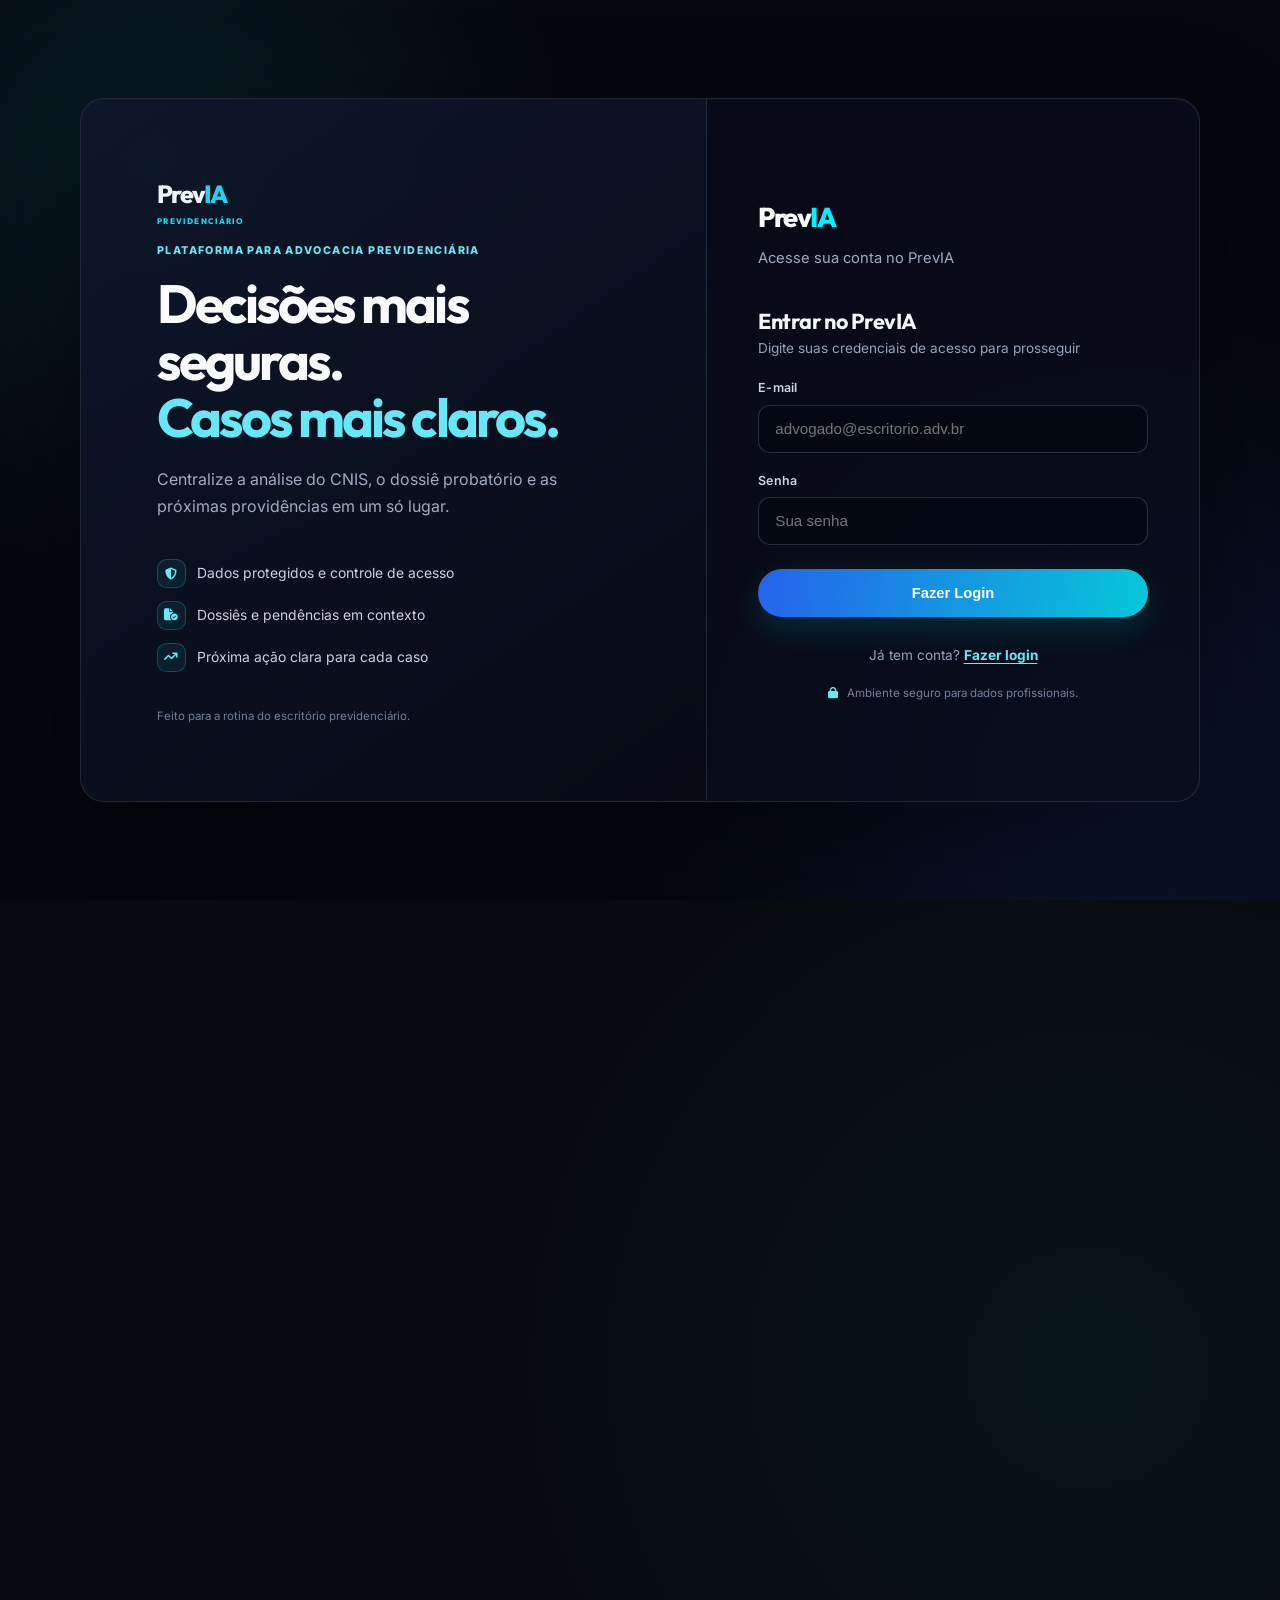
==== index.html @ 0d071472 "feat: separar painel de decisões da entrada operacional" ====
<!DOCTYPE html>
<html lang="pt-BR">
<head>
  <meta charset="UTF-8">
  <meta name="viewport" content="width=device-width, initial-scale=1.0">
  <title>PrevIA - Plataforma Revolucionária de Advocacia Previdenciária</title>
  
  <!-- FontAwesome Icons -->
  <link rel="stylesheet" href="https://cdnjs.cloudflare.com/ajax/libs/font-awesome/6.5.1/css/all.min.css">
  
  <!-- CSS Principal -->
  <link rel="stylesheet" href="styles.css?v=control-icons-20260903">
</head>
<body>

  <!-- Canvas Fundo de Matriz Neural -->
  <canvas id="bg-canvas"></canvas>

  <!-- OVERLAY DE LOGIN / ONBOARDING PREVIA (Matching TELA DE LOGIN.png) -->
  <div id="login-overlay" class="login-overlay">
    <div class="login-experience">
      <section class="login-intro" aria-label="Apresentação da plataforma">
        <a class="login-brand" href="#" aria-label="PrevIA, início">Prev<span>IA</span><small>PREVIDENCIÁRIO</small></a>
        <div class="login-intro-copy">
          <p class="login-eyebrow">PLATAFORMA PARA ADVOCACIA PREVIDENCIÁRIA</p>
          <h1>Decisões mais seguras.<br><em>Casos mais claros.</em></h1>
          <p>Centralize a análise do CNIS, o dossiê probatório e as próximas providências em um só lugar.</p>
        </div>
        <ul class="login-trust-list" aria-label="Recursos do PrevIA">
          <li><i class="fa-solid fa-shield-halved" aria-hidden="true"></i> Dados protegidos e controle de acesso</li>
          <li><i class="fa-solid fa-file-circle-check" aria-hidden="true"></i> Dossiês e pendências em contexto</li>
          <li><i class="fa-solid fa-arrow-trend-up" aria-hidden="true"></i> Próxima ação clara para cada caso</li>
        </ul>
        <p class="login-footnote">Feito para a rotina do escritório previdenciário.</p>
      </section>
      <div class="login-card">
        <div class="login-card-heading">
          <div class="login-logo">Prev<span>IA</span></div>
          <p class="login-subtitle" id="login-subtitle">Acesse sua conta no PrevIA</p>
        </div>

      <div class="step-indicator" id="step-indicator" style="display: none;">
        <div class="step-node completed" id="node-1"><i class="fa-solid fa-check"></i></div>
        <div class="step-line active" id="line-1"></div>
        <div class="step-node active" id="node-2">2</div>
        <div class="step-line" id="line-2"></div>
        <div class="step-node" id="node-3">3</div>
      </div>

      <form id="auth-form">
        <div id="step-content-1" class="auth-step-panel" style="display: none;">
          <div class="form-header">
            <h3>Credenciais de Acesso</h3>
            <p>Informe seu e-mail profissional e defina uma senha segura</p>
          </div>
          <div class="form-group">
            <label for="reg-email">E-mail profissional</label>
            <input type="email" id="reg-email" placeholder="advogado@escritorio.adv.br" required>
          </div>
          <div class="form-group">
            <label for="reg-password">Senha de acesso</label>
            <input type="password" id="reg-password" placeholder="Mínimo 10 caracteres (Maiúscula, número)" required>
          </div>
          <div class="form-actions">
            <button type="button" class="btn-secondary" data-action="show-login">Já tenho conta</button>
            <button type="button" class="btn-primary-blue" data-action="onboarding-step" data-step="2">Continuar</button>
          </div>
        </div>

        <div id="step-content-2" class="auth-step-panel" style="display: none;">
          <div class="form-header">
            <h3>Seu escritório</h3>
            <p>Informações do escritório de advocacia</p>
          </div>
          <div class="form-group">
            <label for="office-name">Nome do escritório</label>
            <input type="text" id="office-name" placeholder="Ex: MADE Advocacia" value="MADE" required>
          </div>
          <div class="form-group">
            <label for="office-oab">Número da OAB</label>
            <input type="text" id="office-oab" placeholder="Ex: 524387/SP" value="524387" required>
          </div>
          <div class="form-actions">
            <button type="button" class="btn-secondary" data-action="onboarding-step" data-step="1">Voltar</button>
            <button type="button" class="btn-primary-blue" data-action="register">Continuar</button>
          </div>
        </div>

        <div id="step-content-login" class="auth-step-panel">
          <div class="form-header">
            <h3>Entrar no PrevIA</h3>
            <p>Digite suas credenciais de acesso para prosseguir</p>
          </div>
          <div class="form-group">
            <label for="login-email">E-mail</label>
            <input type="email" id="login-email" placeholder="advogado@escritorio.adv.br">
          </div>
          <div class="form-group">
            <label for="login-password">Senha</label>
            <input type="password" id="login-password" placeholder="Sua senha">
          </div>
          <div style="margin-top: 1.5rem;">
            <button type="button" class="btn-primary-blue" style="width: 100%;" data-action="login">Fazer Login</button>
          </div>
        </div>
      </form>

      <div class="login-toggle-link" id="login-toggle-container">
        Já tem conta? <a href="#" data-action="show-login">Fazer login</a>
      </div>
      <p class="login-privacy-note"><i class="fa-solid fa-lock" aria-hidden="true"></i> Ambiente seguro para dados profissionais.</p>
      </div>
    </div>
  </div>

  <!-- MODAL DE DETALHES DO LEAD (HISTÓRICO, CHECKLIST & CONTRATO) -->
  <dialog id="new-lead-modal" class="glass-panel-modal">
    <div class="modal-header"><div><h2 id="new-lead-modal-title">Novo lead</h2><span id="new-lead-modal-subtitle">Cadastre e inicie a qualificação previdenciária.</span></div><button class="icon-btn" type="button" data-action="close-dialog" data-dialog="new-lead-modal"><i class="fa-solid fa-xmark"></i></button></div>
    <form id="new-lead-form">
      <div class="form-group"><label for="new-lead-name">Nome completo</label><input id="new-lead-name" required placeholder="Nome do potencial cliente"></div>
      <div class="form-group"><label for="new-lead-phone">WhatsApp</label><input id="new-lead-phone" required placeholder="(00) 00000-0000"></div>
      <div class="form-group"><label for="new-lead-flow">Benefício de interesse</label><select id="new-lead-flow"><option value="aposentadoria">Aposentadoria</option><option value="bpcLoas">BPC/LOAS</option><option value="auxilioAcidente">Auxílio-Acidente</option><option value="auxilioDoenca">Auxílio por incapacidade</option><option value="pensaoMorte">Pensão por morte</option><option value="salarioMaternidade">Salário-maternidade</option></select></div>
      <div class="form-group"><label for="new-lead-note">Observações iniciais</label><textarea id="new-lead-note" rows="3" placeholder="Origem do contato, necessidade ou próximo passo"></textarea></div>
      <label class="remarketing-consent-field"><input id="new-lead-remarketing-consent" type="checkbox"> Autorizo contato futuro do escritório sobre serviços previdenciários.</label>
      <p id="new-lead-feedback" class="triage-error" role="alert"></p>
      <div class="form-actions"><button class="btn-secondary" type="button" data-action="close-dialog" data-dialog="new-lead-modal">Cancelar</button><button class="btn-primary" type="submit"><i class="fa-solid fa-user-plus"></i> <span id="new-lead-submit-label">Criar lead</span></button></div>
    </form>
  </dialog>

  <dialog id="lead-modal" class="glass-panel-modal">
    <div class="modal-header">
      <div>
        <h2 id="modal-lead-name">Cliente Previdenciário</h2>
        <span class="card-tag tag-aposentadoria" id="modal-flow-name">Aposentadoria</span>
      </div>
      <button class="icon-btn" data-action="close-dialog" data-dialog="lead-modal"><i class="fa-solid fa-xmark"></i></button>
    </div>

    <div class="modal-nav">
      <button class="modal-tab" data-modaltab="strategy" data-action="modal-tab">
        <i class="fa-solid fa-compass-drafting"></i> Diagnóstico & Estratégia
      </button>
      <button class="modal-tab active" data-modaltab="history" data-action="modal-tab">
        <i class="fa-solid fa-clock-rotate-left"></i> Histórico & Tarefas
      </button>
      <button class="modal-tab" data-modaltab="docs" data-action="modal-tab">
        <i class="fa-solid fa-list-check"></i> Checklist Documental
      </button>
      <button class="modal-tab" data-modaltab="contract" data-action="modal-tab">
        <i class="fa-solid fa-file-signature"></i> Gerar Contrato
      </button>
    </div>

    <div class="modal-body">
      <div id="modaltab-strategy" class="modal-panel" style="display: none;">
        <div id="modal-strategy-content" class="strategy-loading">Consolidando diagnóstico do caso...</div>
      </div>
      <div id="modaltab-history" class="modal-panel">
        <div class="lead-modal-history-grid">
          <div>
            <h4 style="margin-bottom: 0.8rem; font-family: var(--font-heading);"><i class="fa-solid fa-plus-circle" style="color: var(--primary);"></i> Nova Interação</h4>
            <div class="form-group">
              <label>Tipo de Contato</label>
              <select id="new-activity-type" style="width: 100%; padding: 0.6rem; background: rgba(255,255,255,0.05); border: 1px solid var(--glass-border); color: #fff; border-radius: var(--radius-sm);">
                <option value="whatsapp">💬 WhatsApp</option>
                <option value="ligacao">📞 Ligação Telefônica</option>
                <option value="nota">📝 Nota Interna</option>
                <option value="email">✉️ E-mail</option>
              </select>
            </div>
            <div class="form-group">
              <label>Descrição da Interação</label>
              <textarea id="new-activity-body" rows="3" placeholder="Resumo do contato previdenciário..." style="width: 100%; padding: 0.6rem; background: rgba(255,255,255,0.05); border: 1px solid var(--glass-border); color: #fff; border-radius: var(--radius-sm); font-family: var(--font-main);"></textarea>
            </div>
            <button class="btn-primary" data-action="add-activity"><i class="fa-solid fa-paper-plane"></i> Registrar Interação</button>
          </div>

          <div>
            <h4 style="margin-bottom: 0.8rem; font-family: var(--font-heading);"><i class="fa-solid fa-list" style="color: var(--secondary);"></i> Histórico de Interações</h4>
            <div id="modal-activities-list" style="max-height: 250px; overflow-y: auto; display: flex; flex-direction: column; gap: 0.8rem;"></div>
          </div>
        </div>
      </div>

      <div id="modaltab-docs" class="modal-panel" style="display: none;">
        <div style="display: flex; align-items: center; justify-content: space-between; margin-bottom: 1rem;">
          <h4 style="font-family: var(--font-heading);"><i class="fa-solid fa-folder-tree" style="color: var(--accent-emerald);"></i> Checklist do Benefício</h4>
          <div style="display: flex; align-items: center; gap: 0.65rem;">
            <button type="button" id="modal-client-portal-button" class="btn-secondary" style="padding: 0.5rem 0.7rem; font-size: 0.76rem;"><i class="fa-solid fa-link"></i> Acesso do cliente</button>
            <button type="button" id="modal-retirement-dossier-button" class="btn-primary" style="padding: 0.5rem 0.7rem; font-size: 0.76rem;"><i class="fa-solid fa-scale-balanced"></i> Dossiê probatório</button>
            <button type="button" id="modal-docs-audit-button" class="btn-secondary" style="padding: 0.5rem 0.7rem; font-size: 0.76rem;"><i class="fa-solid fa-code-compare"></i> Auditar CNIS × CTPS</button>
            <span style="font-size: 0.85rem; color: var(--text-muted);" id="modal-docs-progress">0 de 0 Concluídos</span>
          </div>
        </div>
        <div id="modal-retirement-dossier-result" class="doc-audit-result" hidden></div>
        <div id="modal-docs-audit-result" class="doc-audit-result" hidden></div>
        <div id="modal-evidence-matrix" class="doc-audit-result evidence-matrix" hidden></div>
        <div id="modal-docs-list" style="display: flex; flex-direction: column; gap: 0.8rem; max-height: 320px; overflow-y: auto;"></div>
      </div>

      <div id="modaltab-contract" class="modal-panel" style="display: none;">
        <div style="display: flex; align-items: center; justify-content: space-between; margin-bottom: 1rem;">
          <h4 style="font-family: var(--font-heading);"><i class="fa-solid fa-file-contract" style="color: var(--accent-gold);"></i> Minuta Contratual Previdenciária</h4>
          <button class="btn-primary" style="background: var(--primary-blue);" data-action="print"><i class="fa-solid fa-print"></i> Imprimir Contrato</button>
        </div>
        <pre id="modal-contract-text" style="background: var(--bg-dark); padding: 1.2rem; border-radius: var(--radius-sm); border: 1px solid var(--glass-border); font-family: var(--font-code); font-size: 0.85rem; color: #fff; white-space: pre-wrap; max-height: 300px; overflow-y: auto;"></pre>
        <div class="form-group" style="margin-top:1rem;"><label for="modal-signature-email">E-mail do contratante para assinatura</label><input id="modal-signature-email" type="email" placeholder="cliente@exemplo.com"></div>
        <p id="modal-signature-feedback" class="triage-error" role="alert"></p>
        <button class="btn-primary" data-action="send-signature"><i class="fa-solid fa-paper-plane"></i> Enviar para assinatura</button>
      </div>
    </div>
  </dialog>

  <div class="app-container">
    <header class="topbar">
      <div class="topbar-left">
        <div class="search-box">
          <i class="fa-solid fa-magnifying-glass"></i>
          <input type="text" id="global-search" placeholder="Buscar por cliente, CPF, telefone ou benefício...">
        </div>
        <div class="global-create-menu">
          <button id="btn-global-create" class="topbar-create" type="button" aria-expanded="false">＋ Criar novo</button>
          <div id="global-create-options" class="global-create-options" hidden>
            <button type="button" data-action="new-lead"><strong>Novo lead</strong><small>Registrar o primeiro contato.</small></button>
            <button type="button" data-action="go-tab" data-tabtarget="triage"><strong>Iniciar qualificação</strong><small>Conduzir a triagem de um caso.</small></button>
          </div>
        </div>
      </div>

      <div class="topbar-right">
        <div class="status-badge">
          <div class="status-dot"></div>
          <span>Robô PrevIA Online</span>
        </div>

        <button class="icon-btn" id="btn-audio-toggle" type="button" title="Ativar efeitos sonoros" aria-pressed="false">
          <svg id="audio-toggle-icon" class="control-svg" viewBox="0 0 24 24" aria-hidden="true"><path d="M11 5 6 9H3v6h3l5 4V5Z"/><path d="m16 9 5 6m0-6-5 6"/></svg>
        </button>

        <button class="icon-btn" type="button" id="btn-logout" title="Encerrar sessão">
          <svg class="control-svg" viewBox="0 0 24 24" aria-hidden="true"><path d="M10 5H5v14h5"/><path d="M14 8l4 4-4 4M18 12H9"/></svg>
        </button>

        <button class="icon-btn" type="button" id="btn-notifications" aria-controls="notifications-popover" aria-expanded="false" title="Notificações e alertas">
          <svg class="control-svg" viewBox="0 0 24 24" aria-hidden="true"><path d="M18 10a6 6 0 0 0-12 0c0 7-3 7-3 9h18c0-2-3-2-3-9M10 22h4"/></svg>
        </button>
      </div>
    </header>

    <aside class="sidebar">
      <div class="brand-logo">
        <div class="brand-icon">
          <i class="fa-solid fa-scale-balanced"></i>
        </div>
        <div class="brand-text">
          <h2>Prev<span>IA</span></h2>
          <span class="tagline" id="sidebar-office-name">Painel do Escritório</span>
        </div>
      </div>

      <ul class="nav-menu">
        <li class="nav-item active" data-tab="dashboard">
          <button><i class="fa-solid fa-chart-pie"></i><span>Painel de decisões</span></button>
        </li>
        <li class="nav-item" data-tab="kanban">
          <button><i class="fa-solid fa-kanban"></i><span>Casos em andamento</span></button>
        </li>
        <li class="nav-item" data-tab="triage">
          <button><i class="fa-solid fa-diagram-project"></i><span>Entrada de leads</span></button>
        </li>
        <li class="nav-item" data-tab="ocr">
          <button><i class="fa-solid fa-file-contract"></i><span>Documentos e provas</span></button>
        </li>
        <li class="nav-item" data-tab="relationship">
          <button><i class="fa-solid fa-heart-circle-check"></i><span>Relacionamento</span></button>
        </li>
        <li class="nav-item" data-tab="financeiro">
          <button><i class="fa-solid fa-chart-line"></i><span>Financeiro</span></button>
        </li>
        <li class="nav-item" data-tab="orchestrator">
          <button><i class="fa-solid fa-robot"></i><span>Robô & Automação</span></button>
        </li>
      </ul>

      <div class="sidebar-footer">
        <div class="user-avatar" id="user-avatar-initials">MADE</div>
        <div class="user-info">
          <h4 id="user-display-name">Escritório MADE</h4>
          <p id="user-display-oab">OAB: 524387</p>
        </div>
      </div>
    </aside>

    <main class="main-content">
      <section id="view-dashboard" class="tab-view">
        <div class="section-header dashboard-command-center">
          <div class="dashboard-heading">
            <h1 class="section-title">Painel Executivo <span>PrevIA</span></h1>
            <p>Priorize os casos que pedem decisão, documento ou próximo contato.</p>
          </div>
          <button class="dashboard-action dashboard-action--quiet" type="button" data-action="go-tab" data-tabtarget="kanban">Ver casos em andamento</button>
        </div>

        <div class="glass-panel dashboard-filter-bar" style="margin-bottom:1.25rem;">
          <div class="dashboard-filter-intro"><span>Filtros da fila</span><small>Refine as decisões que exigem atenção.</small></div>
          <div class="form-group" style="margin:0; min-width:190px;"><label for="dashboard-stage-filter">Etapa do caso</label><select id="dashboard-stage-filter"><option value="">Todas as etapas</option><option value="triagem">Triagem</option><option value="qualificacao">Qualificação</option><option value="conflito">Conflito / LGPD</option><option value="proposta">Proposta</option><option value="documentos">Documentos</option><option value="concluido">Concluído</option></select></div>
          <div class="form-group" style="margin:0; min-width:190px;"><label for="dashboard-benefit-filter">Benefício</label><select id="dashboard-benefit-filter"><option value="">Todos os benefícios</option></select></div>
          <button class="dashboard-filter-clear" id="btn-dashboard-clear" type="button">Limpar</button>
          <span id="dashboard-filter-summary"></span>
        </div>

        <section class="status-center" aria-labelledby="status-center-title">
          <div class="status-center-heading"><span class="eyebrow">STATUS CENTER</span><h3 id="status-center-title">O que está funcionando agora</h3><p>Visibilidade da operação local. Integrações externas só aparecem quando estiverem configuradas.</p></div>
          <div class="status-center-items">
            <article class="status-item"><span class="status-dot status-dot--ok" id="status-network-dot"></span><div><strong id="status-network">Conexão local disponível</strong><small>Comunicação com o PrevIA neste navegador.</small></div></article>
            <article class="status-item"><span class="status-dot status-dot--ok"></span><div><strong>Leitura documental local disponível</strong><small>PDFs e imagens são analisados no ambiente local.</small></div></article>
            <article class="status-item"><span class="status-dot status-dot--idle"></span><div><strong>Integrações externas não configuradas</strong><small>Não há consulta automática ao Gov.br ou INSS nesta instalação.</small></div></article>
          </div>
        </section>
        <section class="first-value-guide" id="first-value-guide" aria-labelledby="first-value-title">
          <div><span class="eyebrow">COMECE POR AQUI</span><h3 id="first-value-title">Veja valor no primeiro caso</h3><p>Três passos curtos, sem acesso ao Gov.br e sem configurar integrações.</p></div>
          <ol class="first-value-steps"><li><span>1</span><div><strong>Qualifique um caso</strong><small>Registre o cliente e o benefício de interesse.</small></div><button type="button" data-action="quickstart-case">Começar</button></li><li><span>2</span><div><strong>Envie um CNIS</strong><small>A leitura ocorre localmente.</small></div><button type="button" data-action="quickstart-document">Analisar</button></li><li><span>3</span><div><strong>Revise os sinais</strong><small>Confirme vínculos e pendências.</small></div><button type="button" data-action="quickstart-review">Ver relatório</button></li></ol>
        </section>

        <section class="glass-panel smart-pending-panel" style="margin-bottom:1.25rem;">
          <div class="smart-pending-header">
            <div><span class="eyebrow">PRIORIDADE OPERACIONAL</span><h3>Pendências inteligentes</h3><p id="smart-pending-notice"></p></div>
            <button class="dashboard-action dashboard-action--quiet" id="btn-refresh-smart-pending" type="button">Atualizar fila</button>
          </div>
          <div id="smart-pending-summary" style="display:flex; gap:.65rem; flex-wrap:wrap; margin:.9rem 0;"></div>
          <div id="smart-pending-list" style="display:grid; gap:.65rem;"></div>
        </section>

        <div class="metrics-grid">
          <div class="glass-panel metric-card">
            <div class="metric-header">
              <span>TOTAL DE ATENDIMENTOS</span>
              <div class="metric-icon"><i class="fa-solid fa-users"></i></div>
            </div>
            <div class="metric-value" id="stat-total">0</div>
            <div class="metric-footer">
              <span class="trend-up"><i class="fa-solid fa-arrow-trend-up"></i> +18%</span> este mês
            </div>
          </div>

          <div class="glass-panel metric-card">
            <div class="metric-header">
              <span>HONORÁRIOS ESTIMADOS</span>
              <div class="metric-icon" style="color: var(--accent-emerald); background: rgba(16, 185, 129, 0.1);"><i class="fa-solid fa-sack-dollar"></i></div>
            </div>
            <div class="metric-value" style="color: var(--accent-emerald);" id="stat-value">R$ 0,00</div>
            <div class="metric-footer">
              <span>Estimativa dos casos qualificados</span>
            </div>
          </div>

          <div class="glass-panel metric-card metric-card--action metric-card--documents">
            <div class="metric-action-topline"><span>EXIGE AÇÃO</span><span class="metric-action-marker" aria-hidden="true">●</span></div>
            <div class="metric-header">
              <span>Documentos pendentes</span>
            </div>
            <div class="metric-action-value"><span id="stat-docs">0</span><small>checklists aguardando anexos</small></div>
            <div class="metric-footer"><span>Priorize a solicitação de documentos.</span></div>
          </div>

          <div class="glass-panel metric-card metric-card--action metric-card--automation">
            <div class="metric-action-topline"><span>EM ACOMPANHAMENTO</span><span class="metric-action-marker" aria-hidden="true">●</span></div>
            <div class="metric-header">
              <span>Tarefas de automação</span>
            </div>
            <div class="metric-action-value"><span id="stat-events">0</span><small>na fila de execução</small></div>
            <div class="metric-footer"><span>Confira falhas ou itens bloqueados.</span></div>
          </div>
        </div>

        <div class="dashboard-grid">
          <div class="glass-panel chart-panel">
            <div class="chart-header">
              <h3 style="font-family: var(--font-heading); font-size: 1.1rem;"><i class="fa-solid fa-chart-line"></i> Desempenho por Benefício</h3>
            </div>
            <div class="chart-container">
              <canvas id="metrics-chart"></canvas>
            </div>
          </div>

          <div class="glass-panel chart-panel">
            <div class="chart-header">
              <h3 style="font-family: var(--font-heading); font-size: 1.1rem;"><i class="fa-solid fa-shield-halved"></i> Auditoria LGPD & Conflito</h3>
            </div>
            <div style="display: flex; flex-direction: column; gap: 1.2rem; margin-top: 1rem;">
              <div style="background: rgba(255,255,255,0.03); padding: 1rem; border-radius: var(--radius-sm); border: 1px solid var(--glass-border);">
                <span style="font-size: 0.8rem; color: var(--text-muted);">CHECAGEM DE CONFLITO</span>
                <h4 style="color: var(--accent-emerald); font-size: 1.1rem; margin-top: 0.2rem;" id="lgpd-conflict-stat">100% Conforme</h4>
              </div>
              <div style="background: rgba(255,255,255,0.03); padding: 1rem; border-radius: var(--radius-sm); border: 1px solid var(--glass-border);">
                <span style="font-size: 0.8rem; color: var(--text-muted);">BASE LEGAL PREDOMINANTE</span>
                <h4 style="color: var(--primary); font-size: 1.0rem; margin-top: 0.2rem;">Execução de Contrato / Tutela de Saúde</h4>
              </div>
            </div>
          </div>
        </div>
      </section>

      <section id="view-financeiro" class="tab-view" style="display: none;">
        <div class="finance-shell">
          <header class="finance-header">
            <div class="finance-heading"><div class="finance-mark"><i class="fa-solid fa-scale-balanced"></i></div><div><span class="finance-overline">SOFI.IA PREVI · GESTÃO</span><h1>Painel financeiro</h1><p id="finance-caption">Visão consolidada do escritório · dados demonstrativos</p></div></div>
            <span class="finance-status"><i class="fa-solid fa-circle"></i> 12 meses fechados</span>
          </header>
          <div class="finance-tabs" role="tablist" aria-label="Visões financeiras">
            <button class="active" type="button" data-finance-tab="geral">Visão geral</button><button type="button" data-finance-tab="receita">Receita</button><button type="button" data-finance-tab="inadimplencia">Inadimplência</button><button type="button" data-finance-tab="carteira">Carteira</button><button type="button" data-finance-tab="custos">Áreas e custos</button><button type="button" data-finance-tab="equipe">Equipe</button>
          </div>
          <div class="finance-title"><span id="finance-kicker">VISÃO GERAL</span><h2 id="finance-title">O escritório em números</h2><p id="finance-description">Receita, carteira, margem e recebimentos em uma leitura operacional.</p></div>
          <div class="finance-kpis">
            <article class="finance-kpi cyan"><span>CARTEIRA CONTRATADA</span><strong id="finance-kpi-1">R$ 4.122.000</strong><small id="finance-kpi-1-note">473 contratos ativos</small></article>
            <article class="finance-kpi teal"><span>RECEITA REALIZADA</span><strong id="finance-kpi-2">R$ 2.213.580</strong><small id="finance-kpi-2-note">↗ 31,4% nos últimos 12 meses</small></article>
            <article class="finance-kpi violet"><span>LUCRO OPERACIONAL</span><strong id="finance-kpi-3">R$ 817.810</strong><small id="finance-kpi-3-note">margem de 36,9%</small></article>
            <article class="finance-kpi pink"><span>INADIMPLÊNCIA</span><strong id="finance-kpi-4">R$ 324.270</strong><small id="finance-kpi-4-note">12,3% · 68 clientes</small></article>
          </div>
          <article class="finance-panel finance-main-chart"><div class="finance-panel-title"><div><h3 id="finance-chart-title">Receita, custo e resultado</h3><p>Valores demonstrativos por mês</p></div><span>12 meses <i class="fa-solid fa-chevron-down"></i></span></div><div class="finance-legend"><b class="teal-dot">Receita realizada</b><b class="violet-dot">Custo operacional</b><b class="line-dot">Resultado operacional</b></div><svg class="finance-chart" viewBox="0 0 1100 260" preserveAspectRatio="none" aria-label="Gráfico financeiro demonstrativo"><g class="finance-grid"><path d="M0 35H1100M0 90H1100M0 145H1100M0 200H1100"/></g><g class="finance-bars teal-bars"><path d="M55 205V130H82V205M145 205V115H172V205M235 205V122H262V205M325 205V104H352V205M415 205V92H442V205M505 205V80H532V205M595 205V88H622V205M685 205V65H712V205M775 205V55H802V205M865 205V46H892V205M955 205V35H982V205"/></g><g class="finance-bars violet-bars"><path d="M84 205V160H111V205M174 205V145H201V205M264 205V148H291V205M354 205V135H381V205M444 205V123H471V205M534 205V115H561V205M624 205V120H651V205M714 205V105H741V205M804 205V98H831V205M894 205V92H921V205M984 205V85H1011V205"/></g><polyline class="finance-line" points="68,175 158,155 248,164 338,145 428,128 518,112 608,120 698,96 788,83 878,70 968,55"/><g class="finance-axis"><text x="55" y="240">Mai</text><text x="235" y="240">Jul</text><text x="415" y="240">Set</text><text x="595" y="240">Nov</text><text x="775" y="240">Jan</text><text x="955" y="240">Mar</text></g></svg></article>
          <div class="finance-bottom"><article class="finance-panel"><div class="finance-panel-title"><div><h3>Curva de faturamento</h3><p>Receita realizada mês a mês</p></div></div><svg class="finance-mini-chart" viewBox="0 0 540 190" preserveAspectRatio="none"><path class="finance-area" d="M0 166 L60 155 L120 140 L180 100 L240 115 L300 98 L360 73 L420 55 L480 40 L540 24 V190 H0Z"/><polyline class="finance-line" points="0,166 60,155 120,140 180,100 240,115 300,98 360,73 420,55 480,40 540,24"/></svg></article><article class="finance-panel finance-composition"><div class="finance-panel-title"><div><h3>Composição da receita por benefício</h3><p>Últimos 12 meses · 4 principais benefícios</p></div></div><div class="finance-donut"></div><ul><li><i class="teal-dot"></i>Aposentadoria <b>46,8%</b></li><li><i class="violet-dot"></i>BPC/LOAS <b>26,1%</b></li><li><i class="blue-dot"></i>Auxílio por incapacidade <b>15,2%</b></li><li><i class="gold-dot"></i>Auxílio-Acidente <b>11,9%</b></li></ul></article></div>
        </div>
      </section>

      <!-- CASOS EM ANDAMENTO -->
      <section id="view-kanban" class="tab-view" style="display: none;">
        <div class="section-header">
          <div>
            <h1 class="section-title">Casos em <span>andamento</span></h1>
            <p style="color: var(--text-muted);">Acompanhe casos já qualificados, suas etapas, documentos e decisões necessárias.</p>
          </div>
        </div>

        <div class="kanban-filter-bar">
          <button class="kanban-pill active" data-stagefilter="all" data-action="kanban-filter">
            <i class="fa-solid fa-layer-group"></i> Todas as Fases
          </button>
          <button class="kanban-pill" data-stagefilter="triagem" data-action="kanban-filter">
            <i class="fa-solid fa-clipboard-question" style="color: var(--primary);"></i> 1. Triagem
          </button>
          <button class="kanban-pill" data-stagefilter="qualificacao" data-action="kanban-filter">
            <i class="fa-solid fa-user-check" style="color: var(--accent-cyan);"></i> 2. Qualificação
          </button>
          <button class="kanban-pill" data-stagefilter="conflito" data-action="kanban-filter">
            <i class="fa-solid fa-shield-cat" style="color: var(--accent-gold);"></i> 3. Conflito / LGPD
          </button>
          <button class="kanban-pill" data-stagefilter="proposta" data-action="kanban-filter">
            <i class="fa-solid fa-file-signature" style="color: var(--secondary);"></i> 4. Proposta
          </button>
          <button class="kanban-pill" data-stagefilter="documentos" data-action="kanban-filter">
            <i class="fa-solid fa-folder-closed" style="color: var(--accent-emerald);"></i> 5. Documentos
          </button>
          <button class="kanban-pill" data-stagefilter="concluido" data-action="kanban-filter">
            <i class="fa-solid fa-circle-check" style="color: #38bdf8;"></i> 6. Concluído
          </button>
        </div>

        <div class="kanban-board" id="kanban-board">
          <div class="kanban-column" data-stage="triagem">
            <div class="kanban-header">
              <span class="kanban-title"><i class="fa-solid fa-clipboard-question" style="color: var(--primary);"></i> 1. Triagem</span>
              <span class="kanban-count" id="count-triagem">0</span>
            </div>
            <div class="kanban-cards" id="cards-triagem"></div>
          </div>

          <div class="kanban-column" data-stage="qualificacao">
            <div class="kanban-header">
              <span class="kanban-title"><i class="fa-solid fa-user-check" style="color: var(--accent-cyan);"></i> 2. Qualificação</span>
              <span class="kanban-count" id="count-qualificacao">0</span>
            </div>
            <div class="kanban-cards" id="cards-qualificacao"></div>
          </div>

          <div class="kanban-column" data-stage="conflito">
            <div class="kanban-header">
              <span class="kanban-title"><i class="fa-solid fa-shield-cat" style="color: var(--accent-gold);"></i> 3. Conflito / LGPD</span>
              <span class="kanban-count" id="count-conflito">0</span>
            </div>
            <div class="kanban-cards" id="cards-conflito"></div>
          </div>

          <div class="kanban-column" data-stage="proposta">
            <div class="kanban-header">
              <span class="kanban-title"><i class="fa-solid fa-file-signature" style="color: var(--secondary);"></i> 4. Proposta</span>
              <span class="kanban-count" id="count-proposta">0</span>
            </div>
            <div class="kanban-cards" id="cards-proposta"></div>
          </div>

          <div class="kanban-column" data-stage="documentos">
            <div class="kanban-header">
              <span class="kanban-title"><i class="fa-solid fa-folder-closed" style="color: var(--accent-emerald);"></i> 5. Documentos</span>
              <span class="kanban-count" id="count-documentos">0</span>
            </div>
            <div class="kanban-cards" id="cards-documentos"></div>
          </div>

          <div class="kanban-column" data-stage="concluido">
            <div class="kanban-header">
              <span class="kanban-title"><i class="fa-solid fa-circle-check" style="color: #38bdf8;"></i> 6. Concluído</span>
              <span class="kanban-count" id="count-concluido">0</span>
            </div>
            <div class="kanban-cards" id="cards-concluido"></div>
          </div>
        </div>
      </section>

      <section id="view-relationship" class="tab-view" style="display: none;">
        <div class="section-header">
          <div>
            <h1 class="section-title">Base de <span>Relacionamento</span></h1>
            <p style="color: var(--text-muted);">Casos sem elegibilidade atual, preservados para reavaliação futura e contato autorizado.</p>
          </div>
          <div class="relationship-header-actions"><div class="relationship-total"><span id="relationship-count">0</span> em acompanhamento</div></div>
        </div>
        <div class="relationship-notice"><i class="fa-solid fa-shield-halved"></i> Use contatos de remarketing apenas quando houver consentimento específico registrado. Esta base não é destinada à comercialização de dados.</div>
        <div id="relationship-list" class="relationship-list"></div>
      </section>

      <section id="view-triage" class="tab-view" style="display: none;">
        <div class="section-header">
          <div>
            <h1 class="section-title">Entrada e qualificação de <span>leads</span></h1>
            <p style="color: var(--text-muted);">Registre o primeiro contato e conduza a triagem para definir se ele se torna um caso.</p>
          </div>
        </div>

        <div class="triage-container">
          <div class="glass-panel wizard-card">
            <div id="triage-selector">
              <div class="triage-lead-capture">
                <div><span class="triage-step-label">PASSO 1</span><h3>Identifique o cliente</h3><p>O cadastro começa aqui. Os dados acompanham toda a análise e não se perdem ao concluir a triagem.</p></div>
                <div class="triage-lead-fields">
                  <div class="form-group"><label for="triage-lead-name">Nome completo</label><input id="triage-lead-name" type="text" placeholder="Nome do cliente" autocomplete="name"></div>
                  <div class="form-group"><label for="triage-lead-phone">WhatsApp</label><input id="triage-lead-phone" type="tel" placeholder="(00) 00000-0000" autocomplete="tel"></div>
                </div>
                <p id="triage-lead-error" class="triage-error" role="alert"></p>
              </div>
              <div class="triage-benefit-heading"><span class="triage-step-label">PASSO 2</span><h3>Selecione o benefício desejado</h3></div>
              <div class="options-grid" id="triage-flow-buttons"></div>
              <p id="triage-flow-error" class="triage-error" role="alert"></p>
              <div id="triage-aposentadoria-filter" class="triage-lead-capture" style="display: none;">
                <div><span class="triage-step-label">PASSO 3</span><h3>Pré-filtro obrigatório de aposentadoria</h3><p>O robô define a próxima rota antes da triagem. A conclusão depende de CNIS e revisão técnica.</p></div>
                <div class="triage-lead-fields">
                  <div class="form-group"><label for="triage-retirement-sex">Sexo</label><select id="triage-retirement-sex"><option value="">Selecione</option><option value="masculino">Masculino</option><option value="feminino">Feminino</option></select></div>
                  <div class="form-group"><label for="triage-retirement-age">Idade atual</label><input id="triage-retirement-age" type="number" min="14" max="100" placeholder="Ex.: 55"></div>
                  <div class="form-group"><label for="triage-retirement-contribution">Tempo de contribuição (anos)</label><input id="triage-retirement-contribution" type="number" min="0" max="70" step="0.1" placeholder="Ex.: 25"></div>
                  <div class="form-group"><label for="triage-retirement-cnis">Possui CNIS?</label><select id="triage-retirement-cnis"><option value="">Selecione</option><option value="sim">Sim</option><option value="nao">Não</option></select></div>
                  <div class="form-group"><label for="triage-retirement-affiliation">Primeira filiação ao RGPS</label><select id="triage-retirement-affiliation"><option value="">Selecione</option><option value="antes_ec103">Antes de 13/11/2019</option><option value="apos_ec103">Em ou após 13/11/2019</option><option value="nao_sei">Não sei confirmar</option></select></div>
                </div>
                <div class="triage-cnis-evidence">
                  <div><strong>CNIS como evidência</strong><p>Envie o extrato para preencher os dados extraídos, identificar indicadores e cruzar a referência do pré-filtro com o documento.</p></div>
                  <input id="triage-retirement-cnis-file" type="file" accept=".pdf,.png,.jpg,.jpeg,.tif,.tiff,.webp,.bmp" hidden>
                  <button class="btn-secondary" type="button" id="btn-upload-retirement-cnis"><i class="fa-solid fa-file-arrow-up"></i> Enviar CNIS para análise</button>
                  <p id="triage-retirement-cnis-status" class="triage-evidence-status" aria-live="polite"></p>
                </div>
                <p id="triage-retirement-error" class="triage-error" role="alert"></p>
                <button class="btn-primary" type="button" id="btn-start-retirement-triage"><i class="fa-solid fa-shield-halved"></i> Avaliar pré-filtro</button>
                <div id="triage-retirement-result" class="triage-prefilter-result" style="display: none;" aria-live="polite"></div>
              </div>
            </div>

            <div id="triage-quiz" style="display: none;">
              <div class="wizard-progress">
                <div class="wizard-progress-bar" id="triage-progress-bar"></div>
              </div>
              <div class="question-code" id="triage-node-code">AA-01</div>
              <h2 class="question-title" id="triage-question-title">Carregando pergunta...</h2>
              <p class="question-help" id="triage-question-help">Explicação de apoio.</p>

              <div class="options-grid" id="triage-options-container"></div>

              <button class="btn-primary" id="btn-triage-back" style="background: rgba(255,255,255,0.1); color: #fff;">
                <i class="fa-solid fa-arrow-left"></i> Voltar
              </button>
            </div>

            <div id="triage-result" style="display: none; text-align: center;">
              <div style="font-size: 3rem; color: var(--accent-emerald); margin-bottom: 1rem;">
                <i class="fa-solid fa-circle-check"></i>
              </div>
              <h2 class="question-title" id="triage-result-title">Perfil Aprovado com Sucesso!</h2>
              <p id="triage-result-summary" style="color: var(--text-muted); margin-bottom: 1.5rem;"></p>
              
              <div style="background: rgba(0, 242, 254, 0.05); padding: 1.2rem; border-radius: var(--radius-md); border: 1px solid var(--glass-border-glow); margin-bottom: 1.5rem; text-align: left;">
                <h4 style="color: var(--primary); margin-bottom: 0.5rem;"><i class="fa-solid fa-list-check"></i> Próximos Passos Sugeridos:</h4>
                <p id="triage-result-next-step" style="font-size: 0.95rem;"></p>
              </div>

              <button class="btn-primary" id="btn-salvar-triage-lead">
                <i class="fa-solid fa-user-plus"></i> Criar caso qualificado
              </button>
            </div>
          </div>
        </div>
      </section>

      <!-- TAB 4: INTELIGÊNCIA DOCUMENTAL & DASHBOARD REVOLUCIONÁRIO DO CNIS -->
      <section id="view-ocr" class="tab-view" style="display: none;">
        <div class="section-header">
          <div>
            <h1 class="section-title">Inteligência <span>Documental & OCR</span></h1>
            <p style="color: var(--text-muted);">Leitura neural e análise previdenciária de alta precisão para CNIS, CTPS, Carta de Concessão e Laudos Médicos.</p>
          </div>
        </div>

        <div class="ocr-workspace">
          <!-- COLUNA ESQUERDA: CAPTURA & UPLOAD DE ARQUIVOS -->
          <div class="glass-panel" style="padding: 1.5rem;">
            <h3 style="font-family: var(--font-heading); margin-bottom: 1rem; font-size: 1.1rem;">
              <i class="fa-solid fa-cloud-arrow-up" style="color: var(--primary);"></i> Envio de Documento
            </h3>
            
            <div class="dropzone" id="ocr-dropzone" style="padding: 1.8rem 1rem;">
              <input type="file" id="ocr-file-input" accept=".pdf,.png,.jpg,.jpeg,.tif,.tiff,.bmp,.webp" style="display: none;">
              <i class="fa-solid fa-file-pdf" style="font-size: 2.5rem;"></i>
              <h4 id="ocr-dropzone-title" style="font-size: 0.95rem; margin-top: 0.5rem;">Arraste o documento aqui ou clique para selecionar</h4>
              <p style="color: var(--text-muted); font-size: 0.78rem; margin-top: 0.4rem;" id="ocr-dropzone-sub">Suporta PDF nativo, PNG ou JPG (Processamento 100% Local)</p>
              <button type="button" class="btn-primary" style="margin-top: 1rem; font-size: 0.8rem; padding: 0.5rem 1rem; width: 100%; justify-content: center;" data-action="choose-ocr-file">
                <i class="fa-solid fa-folder-open"></i> Selecionar do Computador
              </button>
            </div>

            <button id="btn-ocr-reset" type="button" class="ocr-action-button ocr-action-button--quiet" style="display:none;" aria-label="Descartar a análise atual e escolher outro documento">
              <span class="ocr-action-glyph" aria-hidden="true">↻</span> Trocar documento
            </button>
            <p id="ocr-reset-feedback" role="status" aria-live="polite" style="display:none; margin:.65rem 0 0; color:var(--text-muted); font-size:.78rem;"></p>

            <div id="ocr-status-box" style="margin-top: 1.2rem; display: none; padding: 0.8rem; background: rgba(0,242,254,0.05); border-radius: var(--radius-sm); border: 1px solid var(--glass-border-glow);">
              <span style="font-size: 0.82rem; color: var(--primary); font-weight: 600;" id="ocr-status-text">
                <i class="fa-solid fa-gear fa-spin"></i> Lendo documento previdenciário...
              </span>
            </div>

            <!-- AUDITORIA DO DOCUMENTO -->
            <div id="ocr-doc-meta" style="margin-top: 1.2rem; padding: 1rem; background: rgba(255,255,255,0.02); border-radius: var(--radius-sm); border: 1px solid var(--glass-border); display: none;">
              <div style="font-size: 0.75rem; color: var(--text-muted); text-transform: uppercase; font-weight: 700; letter-spacing: 0.5px;">Auditoria de Leitura Neural</div>
              <div style="display: flex; align-items: center; justify-content: space-between; margin-top: 0.5rem;">
                <span style="font-size: 0.85rem;">Confiança OCR:</span>
                <span style="font-weight: 700; color: var(--accent-emerald);" id="ocr-confidence-val">98.7%</span>
              </div>
              <div style="display: flex; align-items: center; justify-content: space-between; margin-top: 0.3rem;">
                <span style="font-size: 0.85rem;">Motor Neural:</span>
                <span style="font-size: 0.8rem; color: var(--primary);" id="ocr-engine-val">RapidOCR ONNX</span>
              </div>
            </div>
          </div>

          <!-- COLUNA DIREITA: PAINEL EXECUTIVO GRAFICO DO CNIS -->
          <div class="glass-panel" style="padding: 1.8rem; min-height: 520px;">
            <!-- HEADER COM ALTERNADOR DE VISÃO -->
            <div class="ocr-report-header">
              <div>
                <h3 style="font-family: var(--font-heading); font-size: 1.2rem; display: flex; align-items: center; gap: 0.6rem;">
                  <i class="fa-solid fa-chart-pie" style="color: var(--primary);"></i>
                  <span id="ocr-report-title">Central de Inteligência Documental</span>
                </h3>
              </div>

              <!-- TOGGLE VIEW MODE -->
              <div class="ocr-view-toggle">
                <button class="kanban-pill active" id="btn-ocr-mode-visual" style="padding: 0.35rem 0.9rem; font-size: 0.78rem;" data-action="ocr-mode" data-mode="visual">
                  <i class="fa-solid fa-chart-column"></i> Visão Gráfica Executiva
                </button>
                <button class="kanban-pill" id="btn-ocr-mode-json" style="padding: 0.35rem 0.9rem; font-size: 0.78rem;" data-action="ocr-mode" data-mode="json">
                  <i class="fa-solid fa-code"></i> Código JSON
                </button>
              </div>
            </div>

            <!-- CONTAINER 1: VISÃO GRÁFICA EXECUTIVA REVOLUCIONÁRIA -->
            <div id="ocr-visual-dashboard">
              <!-- STATE INICIAL DE ESPERA -->
              <div id="ocr-empty-state" style="text-align: center; padding: 4rem 1rem; color: var(--text-muted);">
                <i class="fa-solid fa-file-invoice" style="font-size: 3.5rem; color: var(--glass-border-glow); margin-bottom: 1rem;"></i>
                <h3 style="font-size: 1.2rem; color: var(--text-main); font-family: var(--font-heading);">Nenhum documento analisado ainda</h3>
                <p style="font-size: 0.9rem; max-width: 420px; margin: 0.5rem auto 1.5rem auto;">
                  Envie um PDF ou imagem. O PrevIA identifica o tipo documental antes de aplicar os campos e módulos adequados.
                </p>
                <button class="btn-primary" data-action="choose-ocr-file">
                  <i class="fa-solid fa-file-arrow-up"></i> Analisar documento
                </button>
              </div>

              <!-- DASHBOARD COMPLETO QUANDO CARREGADO -->
              <div id="ocr-results-content" style="display: none;">
                <!-- CARTÃO DE IDENTIDADE DO SEGURADO & DIAGNÓSTICO -->
                <div class="cnis-segurado-card">
                  <div style="display: flex; align-items: center; justify-content: space-between; flex-wrap: wrap; gap: 1rem;">
                    <div style="display: flex; align-items: center; gap: 1rem;">
                      <div class="cnis-avatar">
                        <i class="fa-solid fa-user-shield"></i>
                      </div>
                      <div>
                        <h2 style="font-family: var(--font-heading); font-size: 1.3rem; font-weight: 800;" id="cnis-nome">MARIA DAS DORES SILVA</h2>
                        <div style="display: flex; gap: 1rem; font-size: 0.82rem; color: var(--text-muted); margin-top: 0.2rem;">
                          <span><strong style="color: var(--text-main);">CPF:</strong> <span id="cnis-cpf">384.912.847-19</span></span>
                          <span><strong style="color: var(--text-main);">NIT/PIS:</strong> <span id="cnis-nit">128.94827.12-4</span></span>
                          <span><strong style="color: var(--text-main);">Nasc:</strong> <span id="cnis-nasc">12/04/1968</span></span>
                        </div>
                      </div>
                    </div>

                    <!-- BADGE DE DIAGNÓSTICO NEON -->
                    <div class="cnis-diagnosis-badge">
                      <i class="fa-solid fa-certificate"></i>
                      <div>
                        <div style="font-size: 0.72rem; text-transform: uppercase; letter-spacing: 0.5px; opacity: 0.9;">Diagnóstico Previdenciário IA</div>
                        <div style="font-weight: 800; font-size: 0.92rem;" id="cnis-diag-title">APTO PARA APOSENTADORIA POR IDADE URBANA</div>
                      </div>
                    </div>
                  </div>
                </div>

                <!-- 4 CARDS DE KPIS PREVIDENCIÁRIOS -->
                <div style="display: grid; grid-template-columns: repeat(auto-fit, minmax(180px, 1fr)); gap: 1rem; margin-top: 1.2rem;">
                  <div class="cnis-kpi-card">
                    <span class="cnis-kpi-label"><i class="fa-solid fa-clock"></i> TEMPO DE CONTRIBUIÇÃO</span>
                    <div class="cnis-kpi-value" id="cnis-tempo-total">32 anos, 2 meses</div>
                    <span class="cnis-kpi-sub" id="cnis-tempo-dias">11.755 dias apurados</span>
                  </div>

                  <div class="cnis-kpi-card">
                    <span class="cnis-kpi-label"><i class="fa-solid fa-calendar-days"></i> COMPETÊNCIAS LOCALIZADAS</span>
                    <div class="cnis-kpi-value" style="color: var(--primary);" id="cnis-carencia-val">386 meses</div>
                    <span class="cnis-kpi-sub" style="color: var(--text-muted);">Aguardando validação técnica</span>
                  </div>

                  <div class="cnis-kpi-card">
                    <span class="cnis-kpi-label"><i class="fa-solid fa-calculator"></i> RMI ESTIMADA</span>
                    <div class="cnis-kpi-value" style="color: var(--accent-emerald);" id="cnis-rmi-val">R$ 3.840,50</div>
                    <span class="cnis-kpi-sub">Estimativa com 100% PBC</span>
                  </div>

                  <div class="cnis-kpi-card">
                    <span class="cnis-kpi-label"><i class="fa-solid fa-triangle-exclamation"></i> PENDÊNCIAS INSS</span>
                    <div class="cnis-kpi-value" style="color: var(--accent-gold);" id="cnis-alertas-val">2 Alertas</div>
                    <span class="cnis-kpi-sub" style="color: var(--accent-gold);">Requer acerto de guia</span>
                  </div>
                </div>

                <!-- LINHA DO TEMPO DOS VÍNCULOS CNIS -->
                <div style="margin-top: 1.5rem;">
                  <div style="display: flex; align-items: center; justify-content: space-between; margin-bottom: 0.8rem;">
                    <h4 style="font-family: var(--font-heading); font-size: 1.05rem; display: flex; align-items: center; gap: 0.5rem;">
                      <i class="fa-solid fa-timeline" style="color: var(--secondary);"></i> Vínculos Empregatícios Identificados
                    </h4>
                    <span style="font-size: 0.8rem; color: var(--text-muted);" id="cnis-vinculos-count">5 Vínculos Extraídos</span>
                  </div>

                  <div id="cnis-timeline-container" style="display: flex; flex-direction: column; gap: 0.8rem; max-height: 280px; overflow-y: auto; padding-right: 0.3rem;">
                    <!-- Preenchido via app.js -->
                  </div>
                </div>

                <!-- BARRA DE AÇÕES RÁPIDAS -->
                <div style="margin-top: 1.5rem; padding-top: 1rem; border-top: 1px solid var(--glass-border); display: flex; gap: 1rem; flex-wrap: wrap;">
                  <button class="ocr-action-button ocr-action-button--primary" data-action="convert-cnis-lead">
                    <span class="ocr-action-glyph" aria-hidden="true">＋</span> Criar lead com esta análise
                  </button>
                  <button class="ocr-action-button ocr-action-button--secondary" data-action="print-cnis-report">
                    <span class="ocr-action-glyph" aria-hidden="true">↗</span> Relatório de revisão
                  </button>
                </div>
                <p id="cnis-catalog-notice" style="display:none; margin-top: .9rem; color: var(--text-muted); font-size: .78rem;"></p>
              </div>
            </div>

            <!-- CONTAINER 2: VISÃO EM CÓDIGO JSON ESTRUTURADO (OCULTA POR PADRÃO) -->
            <div id="ocr-extracted-tree" style="display: none; background: var(--bg-dark); padding: 1.2rem; border-radius: var(--radius-sm); font-family: var(--font-code); font-size: 0.85rem; color: var(--accent-cyan); min-height: 420px; overflow-x: auto; max-height: 500px; overflow-y: auto;">
              // O código JSON de integração será exibido aqui
            </div>
          </div>
        </div>
      </section>

      <section id="view-orchestrator" class="tab-view" style="display: none;">
        <div class="section-header">
          <div>
            <h1 class="section-title">Central do Robô <span>& Automações</span></h1>
            <p style="color: var(--text-muted);">Orquestrador interno de eventos, tarefas de segundo plano e log de auditoria.</p>
          </div>
        </div>

        <div class="glass-panel" style="padding: 1.5rem;">
          <h3 style="font-family: var(--font-heading); margin-bottom: 1rem;"><i class="fa-solid fa-microchip"></i> Fila de Eventos de Integração</h3>
          <table style="width: 100%; border-collapse: collapse; text-align: left; font-size: 0.9rem;">
            <thead>
              <tr style="border-bottom: 1px solid var(--glass-border); color: var(--text-muted);">
                <th style="padding: 0.8rem;">ID</th>
                <th style="padding: 0.8rem;">TIPO DE EVENTO</th>
                <th style="padding: 0.8rem;">ORIGEM</th>
                <th style="padding: 0.8rem;">PRIORIDADE</th>
                <th style="padding: 0.8rem;">STATUS</th>
              </tr>
            </thead>
            <tbody id="orchestrator-events-body">
              <tr>
                <td colspan="5" style="padding: 1.5rem; text-align: center; color: var(--text-muted);">Nenhum evento em fila no momento.</td>
              </tr>
            </tbody>
          </table>
        </div>

      </section>

    </main>
  </div>

  <div id="notifications-popover" popover="auto" hidden>
    <h3 style="font-family: var(--font-heading); font-size: 1rem; margin-bottom: 0.8rem;"><i class="fa-solid fa-bell" style="color: var(--primary);"></i> Central de Notificações</h3>
    <div style="display: flex; flex-direction: column; gap: 0.8rem; font-size: 0.85rem;">
      <div style="padding: 0.6rem; background: rgba(255,255,255,0.03); border-radius: var(--radius-sm);">
        <strong style="color: var(--accent-emerald);">Sistema PrevIA Inicializado:</strong> Robô operando sem alertas.
      </div>
      <div style="padding: 0.6rem; background: rgba(255,255,255,0.03); border-radius: var(--radius-sm);">
        <strong style="color: var(--primary);">Inteligência OCR:</strong> ONNX Engine carregado com sucesso.
      </div>
    </div>
  </div>

  <script src="app.js?v=control-icons-20260903"></script>
</body>
</html>
---- styles.css ----
@import url('https://fonts.googleapis.com/css2?family=Inter:wght@300;400;500;600;700&family=Outfit:wght@400;500;600;700;800&family=JetBrains+Mono:wght@400;500;600&display=swap');

:root {
  --bg-dark: #07090e;
  --bg-surface: #0e131f;
  --bg-card: rgba(19, 26, 42, 0.65);
  --bg-card-hover: rgba(28, 38, 62, 0.8);
  --glass-border: rgba(255, 255, 255, 0.08);
  --glass-border-glow: rgba(0, 242, 254, 0.3);
  
  --primary: #00f2fe;
  --primary-blue: #2563eb;
  --primary-gradient: linear-gradient(135deg, #2563eb 0%, #00f2fe 100%);
  --secondary: #9d4edd;
  --secondary-gradient: linear-gradient(135deg, #7b2cbf 0%, #9d4edd 100%);
  --accent-gold: #fbbf24;
  --accent-emerald: #10b981;
  --accent-rose: #f43f5e;
  --accent-cyan: #06b6d4;

  --text-main: #f8fafc;
  --text-muted: #94a3b8;
  --text-dim: #64748b;

  --font-main: 'Inter', system-ui, sans-serif;
  --font-heading: 'Outfit', sans-serif;
  --font-code: 'JetBrains Mono', monospace;

  --radius-sm: 8px;
  --radius-md: 14px;
  --radius-lg: 20px;
  --radius-full: 9999px;

  --shadow-glow: 0 0 25px rgba(0, 242, 254, 0.15);
  --shadow-card: 0 10px 30px -10px rgba(0, 0, 0, 0.5);

  --transition-fast: 0.2s cubic-bezier(0.4, 0, 0.2, 1);
  --transition-smooth: 0.35s cubic-bezier(0.16, 1, 0.3, 1);
}

/* Custom Sleek Scrollbar */
::-webkit-scrollbar {
  width: 6px;
  height: 6px;
}

::-webkit-scrollbar-track {
  background: rgba(14, 19, 31, 0.5);
  border-radius: var(--radius-full);
}

::-webkit-scrollbar-thumb {
  background: rgba(0, 242, 254, 0.25);
  border-radius: var(--radius-full);
}

::-webkit-scrollbar-thumb:hover {
  background: var(--primary);
}

* {
  box-sizing: border-box;
  margin: 0;
  padding: 0;
}

body {
  font-family: var(--font-main);
  background-color: var(--bg-dark);
  color: var(--text-main);
  min-height: 100vh;
  overflow-x: hidden;
  line-height: 1.5;
  background-image: 
    radial-gradient(circle at 15% 15%, rgba(37, 99, 235, 0.08) 0%, transparent 40%),
    radial-gradient(circle at 85% 85%, rgba(0, 242, 254, 0.05) 0%, transparent 40%);
}

#bg-canvas {
  position: fixed;
  top: 0;
  left: 0;
  width: 100vw;
  height: 100vh;
  z-index: 0;
  pointer-events: none;
  opacity: 0.4;
}

.app-container {
  position: relative;
  z-index: 1;
  display: grid;
  grid-template-columns: 260px 1fr;
  grid-template-rows: 70px 1fr;
  grid-template-areas: 
    "sidebar topbar"
    "sidebar content";
  min-height: 100vh;
}

.glass-panel {
  background: var(--bg-card);
  backdrop-filter: blur(16px);
  -webkit-backdrop-filter: blur(16px);
  border: 1px solid var(--glass-border);
  border-radius: var(--radius-md);
  box-shadow: var(--shadow-card);
  transition: transform var(--transition-smooth), border-color var(--transition-smooth), box-shadow var(--transition-smooth);
}

/* Modal Dialg Styling */
.glass-panel-modal {
  margin: auto;
  width: 90%;
  max-width: 720px;
  background: rgba(14, 19, 31, 0.95);
  backdrop-filter: blur(24px);
  border: 1px solid var(--glass-border-glow);
  border-radius: var(--radius-lg);
  color: var(--text-main);
  padding: 2rem;
  box-shadow: 0 25px 50px rgba(0, 0, 0, 0.9);
}

.glass-panel-modal::backdrop {
  background: rgba(7, 9, 14, 0.8);
  backdrop-filter: blur(8px);
}

.modal-header {
  display: flex;
  align-items: center;
  justify-content: space-between;
  margin-bottom: 1.5rem;
}

.modal-nav {
  display: flex;
  gap: 0.6rem;
  border-bottom: 1px solid var(--glass-border);
  padding-bottom: 0.8rem;
  margin-bottom: 1.5rem;
}

.modal-tab {
  padding: 0.6rem 1.2rem;
  background: transparent;
  border: 1px solid transparent;
  border-radius: var(--radius-sm);
  color: var(--text-muted);
  font-weight: 600;
  font-size: 0.9rem;
  cursor: pointer;
  transition: var(--transition-fast);
}

.modal-tab:hover {
  color: var(--text-main);
  background: rgba(255, 255, 255, 0.05);
}

.modal-tab.active {
  background: rgba(0, 242, 254, 0.1);
  border-color: rgba(0, 242, 254, 0.3);
  color: var(--primary);
}

/* Document Item Card */
.doc-item-card {
  padding: 1rem;
  background: rgba(255, 255, 255, 0.03);
  border: 1px solid var(--glass-border);
  border-radius: var(--radius-sm);
  display: flex;
  align-items: center;
  justify-content: space-between;
}

.doc-status-badge {
  padding: 0.2rem 0.6rem;
  border-radius: var(--radius-full);
  font-size: 0.75rem;
  font-weight: 700;
  text-transform: uppercase;
}
.doc-audit-note {
  display: block;
  margin-top: .28rem;
  color: var(--text-muted);
  font-size: .72rem;
  line-height: 1.35;
}

.doc-audit-result {
  display: grid;
  gap: .28rem;
  margin: 0 0 .85rem;
  padding: .75rem .85rem;
  border: 1px solid rgba(0, 220, 245, .34);
  border-radius: .7rem;
  background: rgba(0, 220, 245, .06);
  color: var(--text-primary);
}

.doc-audit-result strong { color: var(--accent-cyan); font-size: .82rem; }
.doc-audit-result span { font-size: .79rem; line-height: 1.4; }
.doc-audit-result small { color: var(--text-muted); font-size: .72rem; }

.doc-status-pendente { background: rgba(245, 158, 11, 0.15); color: var(--accent-gold); }
.doc-status-recebido { background: rgba(0, 242, 254, 0.15); color: var(--primary); }
.doc-status-aprovado { background: rgba(16, 185, 129, 0.15); color: var(--accent-emerald); }
.doc-status-rejeitado { background: rgba(244, 63, 94, 0.15); color: var(--accent-rose); }

/* --- KANBAN BOARD INTELIGENTE & RESPONSIVO --- */
.kanban-filter-bar {
  display: flex;
  align-items: center;
  gap: 0.6rem;
  margin-bottom: 1.2rem;
  flex-wrap: wrap;
  background: rgba(14, 19, 31, 0.6);
  padding: 0.6rem 1rem;
  border-radius: var(--radius-md);
  border: 1px solid var(--glass-border);
}

.kanban-pill {
  padding: 0.5rem 1rem;
  background: transparent;
  border: 1px solid transparent;
  border-radius: var(--radius-full);
  color: var(--text-muted);
  font-size: 0.85rem;
  font-weight: 600;
  cursor: pointer;
  transition: var(--transition-fast);
  display: inline-flex;
  align-items: center;
  gap: 0.5rem;
}

.kanban-pill:hover {
  color: var(--text-main);
  background: rgba(255, 255, 255, 0.05);
}

.kanban-pill.active {
  background: var(--primary-blue);
  color: #fff;
  border-color: var(--primary);
  box-shadow: 0 0 12px rgba(37, 99, 235, 0.4);
}

.kanban-board {
  display: grid;
  grid-template-columns: repeat(auto-fit, minmax(220px, 1fr));
  gap: 1.2rem;
  width: 100%;
  max-width: 100%;
  overflow-x: hidden;
}

.kanban-board.focused-mode {
  grid-template-columns: 1fr;
  max-width: 800px;
  margin: 0 auto;
}

.kanban-column {
  background: rgba(14, 19, 31, 0.6);
  border: 1px solid var(--glass-border);
  border-radius: var(--radius-md);
  display: flex;
  flex-direction: column;
  min-height: 500px;
  max-height: calc(100vh - 230px);
  transition: var(--transition-smooth);
}

.kanban-column:hover {
  border-color: rgba(255, 255, 255, 0.15);
}

.kanban-header {
  padding: 0.9rem 1rem;
  border-bottom: 1px solid var(--glass-border);
  display: flex;
  align-items: center;
  justify-content: space-between;
  background: rgba(255, 255, 255, 0.02);
}

.kanban-title {
  font-family: var(--font-heading);
  font-size: 0.9rem;
  font-weight: 700;
  display: flex;
  align-items: center;
  gap: 0.5rem;
  white-space: nowrap;
}

.kanban-count {
  background: rgba(255, 255, 255, 0.08);
  padding: 0.15rem 0.55rem;
  border-radius: var(--radius-full);
  font-size: 0.75rem;
  color: var(--text-muted);
}

.kanban-cards {
  padding: 0.8rem;
  display: flex;
  flex-direction: column;
  gap: 0.8rem;
  overflow-y: auto;
  flex: 1;
}

.lead-card {
  background: rgba(22, 28, 45, 0.85);
  border: 1px solid var(--glass-border);
  border-radius: var(--radius-sm);
  padding: 1rem;
  cursor: pointer;
  transition: var(--transition-fast);
}

.lead-card:hover {
  transform: translateY(-2px);
  border-color: var(--glass-border-glow);
  box-shadow: var(--shadow-glow);
  background: rgba(28, 38, 62, 0.95);
}

.card-tag {
  display: inline-block;
  padding: 0.18rem 0.55rem;
  border-radius: var(--radius-sm);
  font-size: 0.7rem;
  font-weight: 600;
  text-transform: uppercase;
  margin-bottom: 0.5rem;
}

.tag-aposentadoria { background: rgba(0, 242, 254, 0.15); color: var(--primary); }
.tag-loas { background: rgba(157, 78, 221, 0.15); color: var(--secondary); }
.tag-doenca { background: rgba(245, 158, 11, 0.15); color: var(--accent-gold); }
.tag-acidente { background: rgba(16, 185, 129, 0.15); color: var(--accent-emerald); }

.card-title {
  font-size: 0.95rem;
  font-weight: 700;
  margin-bottom: 0.2rem;
}

.card-title-button {
  display: block;
  width: 100%;
  padding: 0;
  border: 0;
  background: transparent;
  color: inherit;
  text-align: left;
  cursor: pointer;
}

.card-title-button:hover {
  color: var(--primary);
}

.relationship-notice {
  margin-bottom: 1rem;
  padding: 0.85rem 1rem;
  border: 1px solid rgba(0, 242, 254, 0.28);
  border-radius: var(--radius-sm);
  background: rgba(0, 242, 254, 0.06);
  color: var(--text-muted);
  font-size: 0.88rem;
}

.relationship-notice i { color: var(--primary); margin-right: 0.45rem; }
.relationship-total { color: var(--text-muted); font-size: 0.9rem; }
.relationship-total span { color: var(--primary); font-size: 1.4rem; font-weight: 800; }
.relationship-list { display: grid; gap: 0.85rem; }
.relationship-card {
  display: grid;
  grid-template-columns: minmax(180px, 1fr) minmax(240px, 1.5fr) minmax(150px, .75fr) auto;
  gap: 1rem;
  align-items: center;
  padding: 1.1rem;
  border: 1px solid var(--glass-border);
  border-radius: var(--radius-md);
  background: rgba(22, 28, 45, 0.82);
}
.relationship-card h3 { margin: 0.35rem 0; font-size: 1rem; }
.relationship-card p, .relationship-card span { color: var(--text-muted); font-size: .82rem; }
.relationship-badge { color: var(--accent-gold) !important; font-size: .72rem !important; font-weight: 700; text-transform: uppercase; }
.relationship-reason { font-size: .88rem; line-height: 1.45; }
.relationship-consent { color: var(--accent-gold) !important; }
.relationship-actions { display: flex; gap: .5rem; }
.relationship-empty { padding: 2rem; text-align: center; color: var(--text-muted); }
.official-sources-grid {
  display: grid;
  grid-template-columns: repeat(auto-fit, minmax(260px, 1fr));
  gap: .85rem;
}
.official-source-card {
  min-width: 0;
  display: flex;
  flex-direction: column;
  align-items: flex-start;
  gap: .55rem;
  padding: 1rem;
  border: 1px solid var(--glass-border);
  border-radius: var(--radius-md);
  background: rgba(22, 28, 45, .82);
}
.official-source-title {
  display: block;
  width: 100%;
  color: var(--text-main);
  font-size: .96rem;
  line-height: 1.38;
  overflow-wrap: anywhere;
}
.official-source-scope {
  min-height: 2.4em;
  margin: 0;
  color: var(--text-muted);
  font-size: .8rem;
  line-height: 1.45;
}
.official-source-detail {
  width: 100%;
  margin: auto 0 0;
  color: var(--text-muted);
  font-size: .74rem;
  line-height: 1.45;
  overflow-wrap: anywhere;
}
.official-source-link {
  display: inline-flex;
  align-items: center;
  min-height: 2rem;
  margin-top: .15rem;
  color: var(--primary);
  font-size: .82rem;
  font-weight: 700;
  text-decoration: none;
}
.official-source-link:hover { color: var(--secondary); text-decoration: underline; }
.remarketing-consent-field { display: flex; align-items: flex-start; gap: .55rem; color: var(--text-muted); font-size: .82rem; line-height: 1.35; cursor: pointer; }
.remarketing-consent-field input { width: auto !important; margin-top: .16rem; accent-color: var(--primary); }
.strategy-loading { color: var(--text-muted); padding: 2rem; text-align: center; }
.strategy-hero { display: flex; justify-content: space-between; gap: 1rem; padding: 1.2rem; border-radius: var(--radius-md); border: 1px solid var(--glass-border); background: rgba(255,255,255,.03); }
.strategy-hero > div > span, .strategy-metrics span, .strategy-stage small { display: block; font-size: .7rem; font-weight: 700; letter-spacing: .08em; color: var(--text-muted); }
.strategy-hero h3 { margin: .3rem 0; font-size: 1.15rem; }.strategy-hero p, .strategy-muted { color: var(--text-muted); font-size: .86rem; }
.strategy-good { border-color: rgba(16,185,129,.45); }.strategy-good h3 { color: var(--accent-emerald); }.strategy-warning { border-color: rgba(245,158,11,.45); }.strategy-warning h3 { color: var(--accent-gold); }.strategy-risk { border-color: rgba(244,63,94,.45); }.strategy-risk h3 { color: var(--accent-rose, #fb7185); }
.strategy-stage { min-width: 120px; text-align: right; }.strategy-stage strong { display: block; margin-top: .3rem; color: var(--primary); }
.strategy-metrics { display: grid; grid-template-columns: repeat(4, 1fr); gap: .65rem; margin: 1rem 0; }.strategy-metrics > div, .strategy-grid section { border: 1px solid var(--glass-border); border-radius: var(--radius-sm); padding: .85rem; background: rgba(255,255,255,.025); }.strategy-metrics strong { display:block; margin-top:.35rem; font-size:.88rem; }
.strategy-grid { display:grid; grid-template-columns: 1fr 1fr; gap: .8rem; }.strategy-grid h4 { margin:0 0 .6rem; font-size:.92rem; }.strategy-grid h4 i { color:var(--primary); margin-right:.35rem; }.strategy-grid p { font-size:.87rem; line-height:1.45; }.strategy-docs-button { margin-top:.6rem; padding:.45rem .7rem; font-size:.78rem; }
.triage-lead-capture { margin-bottom: 1.4rem; padding: 1.15rem; border: 1px solid var(--glass-border-glow); border-radius: var(--radius-md); background: linear-gradient(120deg, rgba(0,242,254,.08), rgba(37,99,235,.05)); }.triage-lead-capture h3, .triage-benefit-heading h3 { margin: .35rem 0; font-size: 1.08rem; }.triage-lead-capture p { color: var(--text-muted); font-size: .84rem; }.triage-step-label { color: var(--primary); font-size: .68rem; font-weight: 800; letter-spacing: .1em; }.triage-lead-fields { display:grid; grid-template-columns: 1fr 1fr; gap: .8rem; margin-top: .9rem; }.triage-lead-fields .form-group { margin:0; }.triage-benefit-heading { margin-bottom: .85rem; }
#view-dashboard .section-header { justify-content: flex-start; flex-wrap: wrap; gap: .75rem; }
#view-dashboard .section-header > div:first-child { flex-basis: 100%; }
#view-dashboard .section-header > .btn-primary { margin: 0; }
.sidebar-footer { display: none; }
#btn-start-retirement-triage { margin-top: 1rem; }
@media (max-width: 680px) { .strategy-hero, .strategy-grid { grid-template-columns: 1fr; display:grid; }.strategy-stage { text-align:left; }.strategy-metrics { grid-template-columns: 1fr 1fr; } }
@media (max-width: 680px) { .triage-lead-fields { grid-template-columns: 1fr; } }
@media (max-width: 980px) { .relationship-card { grid-template-columns: 1fr; } }

/* Campos nativos: evita opções claras com texto claro ao abrir o seletor. */
select,
select option {
  color-scheme: dark;
}

select option {
  background-color: #151c2b !important;
  color: #f8fafc !important;
}

select option:checked,
select option:hover {
  background-color: #075c73 !important;
  color: #ffffff !important;
}

.card-sub {
  font-size: 0.78rem;
  color: var(--text-muted);
  margin-bottom: 0.6rem;
}

.card-value {
  font-family: var(--font-heading);
  font-size: 0.9rem;
  font-weight: 700;
  color: var(--accent-emerald);
}

.card-actions {
  display: flex;
  align-items: center;
  justify-content: space-between;
  gap: 0.55rem;
  margin-top: 0.6rem;
  padding-top: 0.6rem;
  border-top: 1px solid rgba(255, 255, 255, 0.05);
}

.lead-details-button {
  position: relative;
  z-index: 2;
  flex: 1;
}

.lead-advance-button {
  flex: 0 0 28px;
  position: relative;
  z-index: 1;
}

/* --- DROPZONE E INTELIGÊNCIA DOCUMENTAL OCR --- */
.dropzone {
  border: 2px dashed rgba(0, 242, 254, 0.35);
  border-radius: var(--radius-lg);
  padding: 2.5rem 1.5rem;
  text-align: center;
  background: rgba(0, 242, 254, 0.02);
  cursor: pointer;
  transition: all var(--transition-fast);
  position: relative;
  overflow: hidden;
}

.dropzone:hover,
.dropzone.drag-over {
  border-color: var(--primary);
  background: rgba(0, 242, 254, 0.1);
  box-shadow: 0 0 25px rgba(0, 242, 254, 0.25);
  transform: translateY(-2px);
}

.dropzone i {
  font-size: 3.2rem;
  color: var(--primary);
  margin-bottom: 1rem;
  transition: transform var(--transition-fast);
}

.dropzone:hover i,
.dropzone.drag-over i {
  transform: scale(1.15);
}

/* --- NOVO PAINEL EXECUTIVO GRAFICO CNIS --- */
.ocr-action-button {
  align-items: center;
  border: 1px solid rgba(148, 163, 184, .28);
  border-radius: 10px;
  cursor: pointer;
  display: inline-flex;
  font: 700 .84rem/1 var(--font-body, system-ui, sans-serif);
  gap: .55rem;
  justify-content: center;
  min-height: 42px;
  padding: .7rem 1rem;
  transition: border-color .18s ease, box-shadow .18s ease, transform .18s ease;
}
.ocr-action-button:hover { transform: translateY(-1px); }
.ocr-action-button:focus-visible { outline: 3px solid rgba(34, 211, 238, .35); outline-offset: 2px; }
.ocr-action-button--primary { background: linear-gradient(135deg, #1479ed, #09c8db); border-color: transparent; color: #fff; box-shadow: 0 8px 22px rgba(9, 200, 219, .18); }
.ocr-action-button--secondary { background: rgba(15, 23, 42, .72); color: #e6edf8; }
.ocr-action-button--quiet { background: transparent; color: #b7c6da; margin-top: .75rem; width: 100%; }
.ocr-action-button--secondary:hover, .ocr-action-button--quiet:hover { border-color: rgba(34, 211, 238, .62); color: #f8fbff; }
.ocr-action-glyph { align-items: center; border: 1px solid currentColor; border-radius: 50%; display: inline-flex; font-size: .88rem; height: 18px; justify-content: center; line-height: 1; width: 18px; }

/* Dashboard: menos ornamento, mais decisão. */
.dashboard-command-center { align-items:center; display:flex; justify-content:space-between; margin-bottom:1rem; }
.dashboard-heading p { color:var(--text-muted); margin:.3rem 0 0; }
.dashboard-actions { align-items:center; display:flex; flex-wrap:wrap; gap:.5rem; }
.dashboard-action { border:1px solid rgba(148,163,184,.28); border-radius:9px; cursor:pointer; font:700 .82rem/1 var(--font-body,system-ui,sans-serif); min-height:38px; padding:.6rem .85rem; transition:.18s ease; }
.dashboard-action--primary { background:linear-gradient(135deg,#1678ef,#10c7d6); border-color:transparent; color:#fff; box-shadow:0 7px 18px rgba(16,199,214,.16); }
.dashboard-action--quiet { background:rgba(15,23,42,.45); color:#cbd5e1; }
.dashboard-action:hover { border-color:rgba(34,211,238,.65); transform:translateY(-1px); }
.dashboard-filter-bar { align-items:end; display:grid; gap:.75rem; grid-template-columns:170px minmax(190px,1fr) minmax(190px,1fr) auto minmax(120px,.65fr); padding:.85rem 1rem !important; }
.dashboard-filter-intro { align-self:center; display:grid; gap:.1rem; }.dashboard-filter-intro span { color:#e7eef9; font-weight:750; }.dashboard-filter-intro small { color:var(--text-muted); font-size:.72rem; }
.dashboard-filter-bar .form-group { min-width:0 !important; }.dashboard-filter-bar label { color:#aebcd0; font-size:.72rem; font-weight:700; margin-bottom:.3rem; }.dashboard-filter-bar select { min-height:40px; }
.dashboard-filter-clear { align-self:end; background:transparent; border:0; color:#92a3ba; cursor:pointer; font-weight:700; min-height:40px; padding:.4rem; }.dashboard-filter-clear:hover { color:#f2f7ff; }
#dashboard-filter-summary { align-self:end; color:var(--text-muted); font-size:.78rem; min-height:40px; padding:.7rem 0; }
.smart-pending-panel { padding:1rem 1.1rem !important; }.smart-pending-header { align-items:center; display:flex; gap:1rem; justify-content:space-between; }.smart-pending-header .eyebrow { color:var(--accent-gold); font-size:.67rem; font-weight:800; letter-spacing:.09em; }.smart-pending-header h3 { font-family:var(--font-heading); font-size:1.1rem; margin:.18rem 0; }.smart-pending-header p { color:var(--text-muted); font-size:.8rem; margin:0; }
@media (max-width:900px) { .dashboard-command-center { align-items:flex-start; flex-direction:column; }.dashboard-filter-bar { grid-template-columns:1fr 1fr; }.dashboard-filter-intro,#dashboard-filter-summary { display:none; } }
@media (max-width:560px) { .dashboard-actions { width:100%; }.dashboard-action { flex:1 1 auto; }.dashboard-filter-bar { grid-template-columns:1fr; }.dashboard-filter-clear { justify-self:start; } }

/* Cartões de ação: leitura imediata e sem rótulos quebrados. */
.metric-card--action { min-height:154px; overflow:hidden; padding:1rem 1.1rem !important; position:relative; }
.metric-card--action::before { bottom:0; content:""; left:0; position:absolute; top:0; width:5px; }
.metric-card--documents { background:linear-gradient(135deg,rgba(127,29,59,.35),rgba(20,26,39,.9)) !important; border-color:rgba(251,113,133,.58) !important; }.metric-card--documents::before { background:#fb7185; }
.metric-card--automation { background:linear-gradient(135deg,rgba(91,54,10,.30),rgba(20,26,39,.9)) !important; border-color:rgba(250,204,21,.56) !important; }.metric-card--automation::before { background:#facc15; }
.metric-action-topline { align-items:center; display:flex; font-size:.67rem; font-weight:850; justify-content:space-between; letter-spacing:.07em; }.metric-card--documents .metric-action-topline { color:#fda4af; }.metric-card--automation .metric-action-topline { color:#fde68a; }
.metric-action-marker { align-items:center; background:rgba(255,255,255,.08); border-radius:50%; display:inline-flex; font-size:.48rem; height:24px; justify-content:center; width:24px; }.metric-card--documents .metric-action-marker { color:#fb7185; }.metric-card--automation .metric-action-marker { color:#facc15; }
.metric-card--action .metric-header { margin-top:.55rem; }.metric-card--action .metric-header > span { color:#c8d3e3; font-size:.79rem; font-weight:700; letter-spacing:0; text-transform:none; }
.metric-action-value { align-items:baseline; display:flex; gap:.65rem; margin-top:.4rem; }.metric-action-value > span { font-family:var(--font-heading); font-size:2.1rem; font-weight:800; line-height:1; }.metric-card--documents .metric-action-value > span { color:#fda4af; }.metric-card--automation .metric-action-value > span { color:#fde68a; }.metric-action-value small { color:#d3dbe8; font-size:.75rem; }
.metric-card--action .metric-footer { margin-top:.7rem; }.metric-card--action .metric-footer span { color:#aebbd0; font-size:.74rem; }

.status-center { align-items:center; background:linear-gradient(100deg,rgba(10,28,42,.74),rgba(14,22,35,.9)); border:1px solid rgba(34,211,238,.18); border-radius:14px; display:grid; gap:1.2rem; grid-template-columns:260px 1fr; margin:0 0 1.25rem; padding:1rem 1.1rem; }.status-center .eyebrow { color:var(--primary); font-size:.67rem; font-weight:800; letter-spacing:.09em; }.status-center h3 { font-family:var(--font-heading); font-size:1.05rem; margin:.15rem 0; }.status-center-heading p { color:var(--text-muted); font-size:.76rem; margin:0; }.status-center-items { display:grid; gap:.65rem; grid-template-columns:repeat(3,1fr); }.status-item { align-items:flex-start; border-left:1px solid rgba(148,163,184,.2); display:flex; gap:.55rem; min-width:0; padding-left:.75rem; }.status-item strong { color:#e6eef9; display:block; font-size:.78rem; }.status-item small { color:var(--text-muted); display:block; font-size:.7rem; line-height:1.35; margin-top:.15rem; }.status-dot { border-radius:50%; flex:0 0 auto; height:8px; margin-top:.28rem; width:8px; }.status-dot--ok { background:#34d399; box-shadow:0 0 0 4px rgba(52,211,153,.1); }.status-dot--idle { background:#94a3b8; }.status-dot--alert { background:#fb7185; box-shadow:0 0 0 4px rgba(251,113,133,.12); }
@media (max-width:900px) { .status-center { grid-template-columns:1fr; }.status-center-items { grid-template-columns:1fr; }.status-item { border-left:0; border-top:1px solid rgba(148,163,184,.16); padding:.55rem 0 0; } }
.cnis-segurado-card {
  background: linear-gradient(135deg, rgba(14, 19, 31, 0.95) 0%, rgba(22, 33, 56, 0.9) 100%);
  border: 1px solid var(--glass-border-glow);
  border-radius: var(--radius-md);
  padding: 1.2rem;
  box-shadow: 0 10px 25px rgba(0, 0, 0, 0.4);
}

.cnis-avatar {
  width: 52px;
  height: 52px;
  border-radius: var(--radius-md);
  background: var(--primary-gradient);
  display: flex;
  align-items: center;
  justify-content: center;
  font-size: 1.6rem;
  color: #fff;
  box-shadow: var(--shadow-glow);
}

.cnis-diagnosis-badge {
  display: flex;
  align-items: center;
  gap: 0.8rem;
  background: rgba(16, 185, 129, 0.15);
  border: 1px solid rgba(16, 185, 129, 0.4);
  color: var(--accent-emerald);
  padding: 0.6rem 1rem;
  border-radius: var(--radius-md);
  box-shadow: 0 0 15px rgba(16, 185, 129, 0.2);
}

.cnis-diagnosis-badge i {
  font-size: 1.4rem;
}

.cnis-kpi-card {
  background: rgba(255, 255, 255, 0.03);
  border: 1px solid var(--glass-border);
  border-radius: var(--radius-sm);
  padding: 1rem;
  display: flex;
  flex-direction: column;
}

.cnis-kpi-label {
  font-size: 0.72rem;
  color: var(--text-muted);
  font-weight: 700;
  text-transform: uppercase;
  letter-spacing: 0.5px;
  margin-bottom: 0.4rem;
  display: flex;
  align-items: center;
  gap: 0.4rem;
}

.cnis-kpi-value {
  font-family: var(--font-heading);
  font-size: 1.3rem;
  font-weight: 800;
  color: var(--text-main);
}

.cnis-kpi-sub {
  font-size: 0.75rem;
  color: var(--text-muted);
  margin-top: 0.2rem;
}

/* Vínculo Empregatício Card na Timeline */
.cnis-vinculo-item {
  background: rgba(22, 28, 45, 0.6);
  border: 1px solid var(--glass-border);
  border-radius: var(--radius-sm);
  padding: 0.9rem 1.1rem;
  display: flex;
  align-items: center;
  justify-content: space-between;
  gap: 1rem;
  transition: var(--transition-fast);
}

.cnis-vinculo-item:hover {
  background: rgba(28, 38, 62, 0.85);
  border-color: rgba(0, 242, 254, 0.2);
}

.cnis-vinculo-item.status-atencao {
  border-left: 4px solid var(--accent-gold);
}

.cnis-vinculo-item.status-ativo {
  border-left: 4px solid var(--accent-emerald);
}

.cnis-vinculo-item.status-regular {
  border-left: 4px solid var(--primary-blue);
}

.badge-inss {
  font-size: 0.72rem;
  font-weight: 700;
  padding: 0.2rem 0.55rem;
  border-radius: var(--radius-sm);
  display: inline-flex;
  align-items: center;
  gap: 0.3rem;
}

.badge-inss-pext { background: rgba(245, 158, 11, 0.18); color: var(--accent-gold); border: 1px solid rgba(245, 158, 11, 0.3); }
.badge-inss-prem { background: rgba(244, 63, 94, 0.18); color: var(--accent-rose); border: 1px solid rgba(244, 63, 94, 0.3); }
.badge-inss-regular { background: rgba(37, 99, 235, 0.18); color: var(--primary); border: 1px solid rgba(37, 99, 235, 0.3); }
.badge-inss-ativo { background: rgba(16, 185, 129, 0.18); color: var(--accent-emerald); border: 1px solid rgba(16, 185, 129, 0.3); }

.triage-error { color: var(--accent-rose, #f43f5e); margin: 1rem 0; font-weight: 600; }
.triage-prefilter-result { margin-top: 1rem; padding: 1rem; border: 1px solid rgba(34, 211, 238, .42); border-radius: var(--radius-md); background: rgba(5, 25, 38, .72); }
.triage-prefilter-result h3 { margin: .35rem 0 .5rem; font-size: 1.05rem; }
.triage-prefilter-result > p { margin: .35rem 0; color: var(--text-muted); }
.triage-prefilter-metrics { display: flex; flex-wrap: wrap; gap: .5rem; margin: .8rem 0; }
.triage-prefilter-metrics span { padding: .35rem .55rem; border-radius: 999px; background: rgba(37, 99, 235, .15); color: var(--text-primary); font-size: .78rem; font-weight: 700; }
.triage-prefilter-metrics span.warning { background: rgba(245, 158, 11, .16); color: #fbbf24; }
.triage-prefilter-disclaimer { font-size: .78rem; line-height: 1.45; }
.triage-cnis-evidence { margin-top: 1rem; padding: .85rem; border-left: 3px solid var(--primary); background: rgba(15, 23, 42, .46); border-radius: 0 var(--radius-sm) var(--radius-sm) 0; }
.triage-cnis-evidence > div { display: flex; flex-direction: column; gap: .15rem; margin-bottom: .65rem; }.triage-cnis-evidence p { margin: 0; font-size: .8rem; color: var(--text-muted); }.triage-evidence-status { margin: .65rem 0 0; font-size: .82rem; }.triage-evidence-status.success { color: #2dd4bf; }.triage-evidence-status.error { color: var(--accent-rose, #f43f5e); }.triage-evidence-status.loading { color: var(--primary); }.triage-prefilter-metrics span.evidence { background: rgba(16, 185, 129, .16); color: #34d399; }.triage-prefilter-metrics span.manual { background: rgba(148, 163, 184, .15); color: var(--text-muted); }
#new-lead-modal { width: min(520px, calc(100vw - 2rem)); }
#new-lead-modal select, #new-lead-modal textarea { width: 100%; color: var(--text-main); background: rgba(255,255,255,.06); border: 1px solid var(--glass-border); border-radius: var(--radius-sm); padding: .7rem; font: inherit; }
.btn-new-lead { min-height: 42px; white-space: nowrap; }

/* --- OVERLAY DE LOGIN / REGISTRO PREVIA --- */
.login-overlay {
  position: fixed;
  top: 0;
  left: 0;
  width: 100vw;
  height: 100vh;
  background: rgba(7, 9, 14, 0.92);
  backdrop-filter: blur(24px);
  -webkit-backdrop-filter: blur(24px);
  z-index: 9999;
  display: flex;
  align-items: center;
  justify-content: center;
  padding: 1.5rem;
  transition: opacity var(--transition-smooth), visibility var(--transition-smooth);
}

.login-card {
  width: 100%;
  max-width: 480px;
  background: rgba(14, 19, 31, 0.95);
  border: 1px solid var(--glass-border-glow);
  border-radius: var(--radius-lg);
  padding: 2.5rem 2rem;
  box-shadow: 0 25px 50px -12px rgba(0, 0, 0, 0.8), 0 0 30px rgba(37, 99, 235, 0.2);
  text-align: center;
  position: relative;
  overflow: hidden;
}

.login-logo {
  font-family: var(--font-heading);
  font-size: 2.2rem;
  font-weight: 800;
  color: var(--primary-blue);
  letter-spacing: -0.5px;
  margin-bottom: 0.2rem;
}

.login-logo span {
  color: var(--primary);
}

.login-subtitle {
  color: var(--text-muted);
  font-size: 0.92rem;
  margin-bottom: 1.8rem;
}

.step-indicator {
  display: flex;
  align-items: center;
  justify-content: center;
  gap: 0.8rem;
  margin-bottom: 2rem;
}

.step-node {
  width: 32px;
  height: 32px;
  border-radius: 50%;
  background: rgba(255, 255, 255, 0.05);
  border: 1px solid var(--glass-border);
  color: var(--text-muted);
  display: flex;
  align-items: center;
  justify-content: center;
  font-size: 0.85rem;
  font-weight: 700;
  transition: var(--transition-fast);
}

.step-node.active {
  background: var(--primary-blue);
  border-color: var(--primary);
  color: #fff;
  box-shadow: 0 0 15px rgba(37, 99, 235, 0.5);
}

.step-node.completed {
  background: var(--accent-emerald);
  border-color: var(--accent-emerald);
  color: #000;
}

.step-line {
  width: 40px;
  height: 3px;
  background: rgba(255, 255, 255, 0.1);
  border-radius: 2px;
}

.step-line.active {
  background: var(--primary-blue);
}

.form-header {
  text-align: left;
  margin-bottom: 1.5rem;
}

.form-header h3 {
  font-family: var(--font-heading);
  font-size: 1.3rem;
  font-weight: 700;
}

.form-header p {
  font-size: 0.85rem;
  color: var(--text-muted);
}

.form-group {
  text-align: left;
  margin-bottom: 1.2rem;
}

.form-group label {
  display: block;
  font-size: 0.85rem;
  font-weight: 600;
  margin-bottom: 0.4rem;
  color: var(--text-main);
}

.form-group input {
  width: 100%;
  padding: 0.75rem 1rem;
  background: rgba(255, 255, 255, 0.04);
  border: 1px solid var(--glass-border);
  border-radius: var(--radius-sm);
  color: var(--text-main);
  font-size: 0.95rem;
  outline: none;
  transition: var(--transition-fast);
}

.form-group input:focus {
  border-color: var(--primary-blue);
  box-shadow: 0 0 15px rgba(37, 99, 235, 0.3);
  background: rgba(255, 255, 255, 0.07);
}

.form-actions {
  display: grid;
  grid-template-columns: 1fr 1fr;
  gap: 1rem;
  margin-top: 1.8rem;
}

.btn-secondary {
  padding: 0.75rem 1.2rem;
  background: transparent;
  border: 1px solid var(--glass-border);
  border-radius: var(--radius-sm);
  color: var(--text-main);
  font-weight: 600;
  font-size: 0.92rem;
  cursor: pointer;
  transition: var(--transition-fast);
}

.btn-secondary:hover {
  background: rgba(255, 255, 255, 0.05);
  border-color: rgba(255, 255, 255, 0.2);
}

.btn-primary-blue {
  padding: 0.75rem 1.2rem;
  background: var(--primary-blue);
  border: none;
  border-radius: var(--radius-sm);
  color: #fff;
  font-weight: 700;
  font-size: 0.92rem;
  cursor: pointer;
  box-shadow: 0 4px 14px rgba(37, 99, 235, 0.4);
  transition: var(--transition-fast);
}

.btn-primary-blue:hover {
  background: #1d4ed8;
  transform: translateY(-1px);
}

.login-toggle-link {
  margin-top: 1.5rem;
  font-size: 0.85rem;
  color: var(--text-muted);
}

.login-toggle-link a {
  color: var(--primary-blue);
  text-decoration: none;
  font-weight: 600;
}

.login-toggle-link a:hover {
  text-decoration: underline;
}

.topbar {
  grid-area: topbar;
  display: flex;
  align-items: center;
  justify-content: space-between;
  padding: 0 2rem;
  background: rgba(14, 19, 31, 0.8);
  backdrop-filter: blur(12px);
  border-bottom: 1px solid var(--glass-border);
  z-index: 10;
}

.topbar-left {
  display: flex;
  align-items: center;
  gap: 1.5rem;
}

.search-box {
  position: relative;
  width: 320px;
}

.search-box input {
  width: 100%;
  padding: 0.6rem 1rem 0.6rem 2.5rem;
  background: rgba(255, 255, 255, 0.05);
  border: 1px solid var(--glass-border);
  border-radius: var(--radius-full);
  color: var(--text-main);
  font-size: 0.9rem;
  outline: none;
  transition: var(--transition-fast);
}

.search-box input:focus {
  border-color: var(--primary);
  box-shadow: 0 0 15px rgba(0, 242, 254, 0.2);
  background: rgba(255, 255, 255, 0.08);
}

.search-box i {
  position: absolute;
  left: 0.9rem;
  top: 50%;
  transform: translateY(-50%);
  color: var(--text-muted);
  font-size: 0.9rem;
}

.topbar-right {
  display: flex;
  align-items: center;
  gap: 1.2rem;
}

.status-badge {
  display: flex;
  align-items: center;
  gap: 0.5rem;
  padding: 0.4rem 0.9rem;
  border-radius: var(--radius-full);
  background: rgba(16, 185, 129, 0.1);
  border: 1px solid rgba(16, 185, 129, 0.3);
  color: var(--accent-emerald);
  font-size: 0.82rem;
  font-weight: 600;
}

.status-dot {
  width: 8px;
  height: 8px;
  border-radius: 50%;
  background: var(--accent-emerald);
  box-shadow: 0 0 8px var(--accent-emerald);
  animation: pulse 2s infinite;
}

@keyframes pulse {
  0%, 100% { opacity: 1; transform: scale(1); }
  50% { opacity: 0.5; transform: scale(1.2); }
}

.icon-btn {
  background: rgba(255, 255, 255, 0.05);
  border: 1px solid var(--glass-border);
  color: var(--text-main);
  width: 40px;
  height: 40px;
  border-radius: 50%;
  display: flex;
  align-items: center;
  justify-content: center;
  cursor: pointer;
  transition: var(--transition-fast);
}

.icon-btn:hover {
  background: var(--primary-gradient);
  color: #000;
  transform: translateY(-2px);
  box-shadow: var(--shadow-glow);
}

.sidebar {
  grid-area: sidebar;
  background: var(--bg-surface);
  border-right: 1px solid var(--glass-border);
  display: flex;
  flex-direction: column;
  padding: 1.5rem 1rem;
  z-index: 20;
}

.brand-logo {
  display: flex;
  align-items: center;
  gap: 0.8rem;
  padding: 0.5rem 0.8rem 2rem 0.8rem;
}

.brand-icon {
  width: 42px;
  height: 42px;
  border-radius: var(--radius-md);
  background: var(--primary-gradient);
  display: flex;
  align-items: center;
  justify-content: center;
  color: #fff;
  font-size: 1.3rem;
  box-shadow: var(--shadow-glow);
}

.brand-text h2 {
  font-family: var(--font-heading);
  font-size: 1.25rem;
  font-weight: 800;
  letter-spacing: -0.5px;
  color: var(--primary-blue);
}

.brand-text h2 span {
  color: var(--primary);
}

.brand-text span.tagline {
  font-size: 0.72rem;
  color: var(--text-muted);
  text-transform: uppercase;
  letter-spacing: 1px;
  display: block;
}

.nav-menu {
  display: flex;
  flex-direction: column;
  gap: 0.4rem;
  list-style: none;
}

.nav-item button {
  width: 100%;
  display: flex;
  align-items: center;
  gap: 1rem;
  padding: 0.8rem 1rem;
  background: transparent;
  border: 1px solid transparent;
  border-radius: var(--radius-md);
  color: var(--text-muted);
  font-size: 0.92rem;
  font-weight: 500;
  cursor: pointer;
  transition: var(--transition-fast);
  text-align: left;
}

.nav-item button:hover {
  color: var(--text-main);
  background: rgba(255, 255, 255, 0.04);
}

.nav-item.active button {
  background: rgba(37, 99, 235, 0.15);
  border-color: rgba(37, 99, 235, 0.4);
  color: var(--primary-blue);
  font-weight: 600;
  box-shadow: inset 0 0 15px rgba(37, 99, 235, 0.1);
}

.sidebar-footer {
  margin-top: auto;
  padding: 1rem;
  background: rgba(255, 255, 255, 0.02);
  border: 1px solid var(--glass-border);
  border-radius: var(--radius-md);
  display: flex;
  align-items: center;
  gap: 0.8rem;
}

.user-avatar {
  width: 36px;
  height: 36px;
  border-radius: 50%;
  background: var(--primary-blue);
  display: flex;
  align-items: center;
  justify-content: center;
  font-weight: 700;
  font-size: 0.9rem;
  color: #fff;
}

.user-info h4 {
  font-size: 0.85rem;
  font-weight: 600;
}

.user-info p {
  font-size: 0.75rem;
  color: var(--text-muted);
}

.main-content {
  grid-area: content;
  padding: 2rem;
  overflow-y: auto;
  display: flex;
  flex-direction: column;
  gap: 2rem;
}

.section-header {
  display: flex;
  align-items: center;
  justify-content: space-between;
  margin-bottom: 1rem;
}

.section-title {
  font-family: var(--font-heading);
  font-size: 1.6rem;
  font-weight: 700;
  letter-spacing: -0.5px;
}

.section-title span {
  color: var(--primary);
}

.metrics-grid {
  display: grid;
  grid-template-columns: repeat(auto-fit, minmax(240px, 1fr));
  gap: 1.5rem;
}

.metric-card {
  padding: 1.5rem;
  position: relative;
  overflow: hidden;
}

.metric-card::before {
  content: '';
  position: absolute;
  top: 0;
  left: 0;
  width: 4px;
  height: 100%;
  background: var(--primary-gradient);
}

.metric-header {
  display: flex;
  align-items: center;
  justify-content: space-between;
  color: var(--text-muted);
  font-size: 0.85rem;
  margin-bottom: 0.8rem;
}

.metric-icon {
  width: 38px;
  height: 38px;
  border-radius: var(--radius-sm);
  background: rgba(0, 242, 254, 0.1);
  color: var(--primary);
  display: flex;
  align-items: center;
  justify-content: center;
  font-size: 1.1rem;
}

.metric-value {
  font-family: var(--font-heading);
  font-size: 2.1rem;
  font-weight: 800;
  margin-bottom: 0.4rem;
}

.metric-footer {
  font-size: 0.78rem;
  display: flex;
  align-items: center;
  gap: 0.4rem;
}

.trend-up {
  color: var(--accent-emerald);
}

.dashboard-grid {
  display: grid;
  grid-template-columns: 2fr 1fr;
  gap: 1.5rem;
}

.chart-panel {
  padding: 1.5rem;
  display: flex;
  flex-direction: column;
  height: 360px;
}

.chart-header {
  display: flex;
  align-items: center;
  justify-content: space-between;
  margin-bottom: 1rem;
}

.chart-container {
  flex: 1;
  position: relative;
  width: 100%;
  height: 100%;
}

canvas#metrics-chart {
  width: 100% !important;
  height: 100% !important;
}

.triage-container {
  max-width: 800px;
  margin: 0 auto;
  width: 100%;
}

.wizard-card {
  padding: 2.5rem;
}

.wizard-progress {
  width: 100%;
  height: 6px;
  background: rgba(255, 255, 255, 0.08);
  border-radius: var(--radius-full);
  margin-bottom: 2rem;
  overflow: hidden;
}

.wizard-progress-bar {
  height: 100%;
  background: var(--primary-gradient);
  width: 25%;
  transition: width var(--transition-smooth);
}

.question-code {
  font-family: var(--font-code);
  font-size: 0.85rem;
  color: var(--primary);
  text-transform: uppercase;
  letter-spacing: 1px;
  margin-bottom: 0.5rem;
}

.question-title {
  font-family: var(--font-heading);
  font-size: 1.5rem;
  font-weight: 700;
  margin-bottom: 0.8rem;
}

.question-help {
  color: var(--text-muted);
  font-size: 0.95rem;
  margin-bottom: 2rem;
}

.options-grid {
  display: grid;
  grid-template-columns: 1fr 1fr;
  gap: 1.2rem;
  margin-bottom: 2rem;
}

.btn-option {
  padding: 1.2rem 1.5rem;
  background: rgba(255, 255, 255, 0.03);
  border: 1px solid var(--glass-border);
  border-radius: var(--radius-md);
  color: var(--text-main);
  cursor: pointer;
  text-align: left;
  transition: var(--transition-fast);
}

.btn-option:hover {
  background: rgba(0, 242, 254, 0.08);
  border-color: var(--primary);
  transform: translateY(-2px);
}

.btn-option strong {
  display: block;
  font-size: 1.1rem;
  margin-bottom: 0.3rem;
}

.btn-option span {
  font-size: 0.85rem;
  color: var(--text-muted);
}

.btn-primary {
  padding: 0.8rem 1.6rem;
  background: var(--primary-gradient);
  border: none;
  border-radius: var(--radius-md);
  color: #fff;
  font-weight: 700;
  font-size: 0.95rem;
  cursor: pointer;
  display: inline-flex;
  align-items: center;
  gap: 0.6rem;
  box-shadow: var(--shadow-glow);
  transition: var(--transition-fast);
}

.btn-primary:hover {
  transform: translateY(-2px);
  filter: brightness(1.1);
}

[popover] {
  border: 1px solid var(--glass-border-glow);
  background: rgba(14, 19, 31, 0.95);
  backdrop-filter: blur(20px);
  border-radius: var(--radius-md);
  padding: 1.5rem;
  color: var(--text-main);
  box-shadow: 0 20px 40px rgba(0, 0, 0, 0.8);
  transition: opacity 0.25s ease, transform 0.25s ease, display 0.25s allow-discrete;
  opacity: 0;
  transform: translateY(-10px);
}

[popover]:popover-open {
  opacity: 1;
  transform: translateY(0);
}

@starting-style {
  [popover]:popover-open {
    opacity: 0;
    transform: translateY(-10px);
  }
}

@media (max-width: 1024px) {
  .app-container {
    grid-template-columns: 80px 1fr;
  }
  .brand-text, .nav-item button span, .user-info {
    display: none;
  }
  .dashboard-grid {
    grid-template-columns: 1fr;
  }
}

/* --- AJUSTES DE LAYOUT: GARANTIR ENCOLHIMENTO REAL DAS TELAS --- */
.app-container > *,
.main-content,
.topbar,
.tab-view,
.ocr-workspace > * {
  min-width: 0;
}

.ocr-workspace {
  display: grid;
  grid-template-columns: minmax(280px, 360px) minmax(0, 1fr);
  gap: 1.5rem;
  align-items: start;
}

.ocr-report-header {
  display: flex;
  align-items: center;
  justify-content: space-between;
  gap: 1rem;
  margin-bottom: 1.2rem;
  padding-bottom: 0.8rem;
  border-bottom: 1px solid var(--glass-border);
}

.ocr-view-toggle {
  display: flex;
  flex: 0 1 auto;
  background: rgba(255,255,255,0.04);
  padding: 0.25rem;
  border: 1px solid var(--glass-border);
  border-radius: var(--radius-full);
}

.lead-modal-history-grid {
  display: grid;
  grid-template-columns: minmax(0, 1fr) minmax(0, 1fr);
  gap: 1.5rem;
}

.relationship-header-actions {
  display: flex;
  align-items: center;
  gap: 1rem;
  flex-wrap: wrap;
}

@media (max-width: 760px) {
  html,
  body {
    overflow-x: hidden;
  }

  .app-container {
    grid-template-columns: 64px minmax(0, 1fr);
    grid-template-rows: 64px minmax(0, 1fr);
  }

  .topbar {
    min-height: 64px;
    padding: 0 1rem;
    gap: 0.75rem;
  }

  .search-box {
    min-width: 0;
    width: min(250px, 42vw);
  }

  .topbar-right {
    gap: 0.55rem;
  }

  .status-badge span {
    display: none;
  }

  .sidebar {
    min-width: 64px;
  }

  .main-content {
    padding: 1.25rem;
  }

  .section-header {
    align-items: flex-start;
    flex-direction: column;
    gap: 0.85rem;
  }

  .section-header p {
    line-height: 1.5;
  }

  .relationship-header-actions {
    align-items: flex-start;
    width: 100%;
  }

  .ocr-workspace,
  .lead-modal-history-grid,
  .options-grid,
  .metrics-grid,
  .form-actions {
    grid-template-columns: minmax(0, 1fr);
  }

  .ocr-report-header {
    align-items: flex-start;
    flex-direction: column;
  }

  .ocr-view-toggle {
    max-width: 100%;
    overflow-x: auto;
    width: 100%;
  }

  .ocr-view-toggle .kanban-pill {
    flex: 1 0 auto;
    justify-content: center;
    white-space: nowrap;
  }

  .kanban-filter-bar {
    align-items: flex-start;
    overflow-x: auto;
    padding-bottom: 0.25rem;
  }

  .kanban-pill {
    flex: 0 0 auto;
    white-space: nowrap;
  }

  .cnis-vinculo-item {
    align-items: flex-start;
    flex-direction: column;
  }
}

@media (max-width: 460px) {
  .main-content {
    padding: 1rem;
  }

  .section-title {
    font-size: 1.55rem;
  }

  .topbar-left {
    min-width: 0;
  }

  .search-box {
    width: 34vw;
  }

  .search-box input {
    min-width: 0;
  }
}

/* Painel financeiro demonstrativo: prévia visual isolada da operação. */
.finance-shell { max-width: 1440px; margin: 0 auto; color: #e8edf8; }
#notifications-popover { position: fixed; top: 4.75rem; right: 1rem; z-index: 1000; width: min(360px, calc(100vw - 2rem)); padding: 1rem; color: #eaf2ff; background: #13213a; border: 1px solid rgba(70, 225, 216, .35); border-radius: 14px; box-shadow: 0 18px 46px rgba(0, 0, 0, .42); }
#notifications-popover[hidden] { display: none; }
.control-svg { width: 1.15rem; height: 1.15rem; fill: none; stroke: currentColor; stroke-width: 1.9; stroke-linecap: round; stroke-linejoin: round; vertical-align: middle; }
.finance-header { display:flex; justify-content:space-between; align-items:center; gap:1rem; margin-bottom:1.25rem; }
.finance-heading { display:flex; align-items:center; gap:1rem; }
.finance-mark { width:48px; height:48px; display:grid; place-items:center; border-radius:14px; color:#eaffff; background:linear-gradient(135deg,#13cdd6,#1b8bc9); box-shadow:0 0 28px rgba(17,201,216,.25); }
.finance-overline, .finance-title > span { display:block; color:#22ded9; font-size:.7rem; letter-spacing:.13em; font-weight:800; }
.finance-heading h1, .finance-title h2 { margin:.15rem 0; color:#f5f7ff; font-family:var(--font-heading); }
.finance-heading p, .finance-title p, .finance-panel-title p { margin:0; color:#8d9ab3; font-size:.84rem; }
.finance-status { white-space:nowrap; border:1px solid rgba(79,224,213,.25); background:#122335; padding:.6rem .85rem; border-radius:10px; color:#afbdd1; font-size:.8rem; }
.finance-status i { color:#25e0d4; font-size:.55rem; margin-right:.35rem; }
.finance-tabs { display:flex; gap:1.1rem; overflow:auto; padding:0 .25rem; margin-bottom:1.4rem; border-bottom:1px solid rgba(151,174,215,.14); }
.finance-tabs button { border:0; padding:.78rem .15rem; color:#91a0bc; background:transparent; white-space:nowrap; font-weight:700; cursor:pointer; border-bottom:2px solid transparent; }
.finance-tabs button.active { color:#33e1d9; border-bottom-color:#33e1d9; }
.finance-title { margin:1.15rem 0; }.finance-title h2 { font-size:1.7rem; }
.finance-kpis { display:grid; grid-template-columns:repeat(4,minmax(0,1fr)); gap:1rem; margin-bottom:1rem; }
.finance-kpi, .finance-panel { background:linear-gradient(145deg,rgba(28,43,72,.94),rgba(16,27,48,.94)); border:1px solid rgba(130,151,194,.18); border-radius:14px; box-shadow:0 14px 30px rgba(0,0,0,.16); }
.finance-kpi { padding:1rem; border-top-width:2px; }.finance-kpi.cyan{border-top-color:#1ed4e0}.finance-kpi.teal{border-top-color:#22d9bb}.finance-kpi.violet{border-top-color:#8c68f5}.finance-kpi.pink{border-top-color:#e45c9c}
.finance-kpi span { color:#94a4c1; font-size:.68rem; font-weight:800; }.finance-kpi strong { display:block; color:#f1f5ff; font-size:1.45rem; margin:.65rem 0 .35rem; }.finance-kpi small{color:#8ea0c2;font-size:.76rem}
.finance-panel { padding:1rem; }.finance-panel-title { display:flex; justify-content:space-between; gap:1rem; }.finance-panel-title h3{margin:0 0 .2rem;color:#edf2ff;font-size:1rem}.finance-panel-title > span{font-size:.76rem;padding:.4rem .55rem;border:1px solid rgba(141,163,207,.22);border-radius:8px;color:#b5c2d8}
.finance-legend { display:flex; justify-content:center; flex-wrap:wrap; gap:1.6rem; color:#dce5f7; font-size:.76rem; margin:.8rem 0 -.2rem; }.finance-legend b::before,.finance-composition li i{content:"";display:inline-block;width:9px;height:9px;border-radius:50%;margin-right:.45rem}.teal-dot::before,.finance-composition .teal-dot{background:#1ccfc4}.violet-dot::before,.finance-composition .violet-dot{background:#8d61e8}.line-dot::before{background:#55f1f0;border:2px solid #0f1d35}.blue-dot{background:#4b9cf6}.gold-dot{background:#f8c847}
.finance-chart { width:100%; height:260px; }.finance-grid path{stroke:rgba(149,169,208,.15);stroke-dasharray:4 5}.finance-bars path{stroke-width:27;stroke-linecap:round}.teal-bars path{stroke:#1abdb8}.violet-bars path{stroke:#7450bd}.finance-line{fill:none;stroke:#51e7e9;stroke-width:4;stroke-linecap:round;stroke-linejoin:round}.finance-axis text{fill:#8292b0;font-size:20px}.finance-bottom { display:grid;grid-template-columns:1.1fr .9fr;gap:1rem;margin-top:1rem}.finance-mini-chart{width:100%;height:185px;margin-top:1rem}.finance-area{fill:rgba(29,203,197,.18)}.finance-composition{display:grid;grid-template-columns:180px 1fr;column-gap:1rem}.finance-composition .finance-panel-title{grid-column:1/-1}.finance-donut{width:154px;height:154px;align-self:center;justify-self:center;border-radius:50%;background:conic-gradient(#1ccfc4 0 46.8%,#8d61e8 46.8% 72.9%,#4b9cf6 72.9% 88.1%,#f8c847 88.1% 100%);position:relative}.finance-donut::after{content:'R$ 2,82 mi\A12 meses';white-space:pre;position:absolute;inset:28px;border-radius:50%;display:grid;place-content:center;text-align:center;background:#111d34;color:#edf3ff;font-weight:800;font-size:.9rem;line-height:1.55}.finance-composition ul{padding:0;margin:auto 0;list-style:none}.finance-composition li{display:flex;align-items:center;gap:.25rem;border-bottom:1px solid rgba(145,164,201,.14);padding:.5rem 0;color:#b9c5da;font-size:.8rem}.finance-composition li b{margin-left:auto;color:#f0f5ff}
@media (max-width: 900px){.finance-kpis{grid-template-columns:repeat(2,minmax(0,1fr))}.finance-bottom{grid-template-columns:1fr}.finance-header{align-items:flex-start;flex-direction:column}.finance-composition{grid-template-columns:150px 1fr}}@media (max-width:560px){.finance-kpis{grid-template-columns:1fr}.finance-composition{grid-template-columns:1fr}.finance-composition ul{margin-top:1rem}.finance-mark{width:40px;height:40px}.finance-heading h1{font-size:1.25rem}}
/* Refinamento operacional: autenticação, orientação e priorização de decisão. */
#login-overlay {
    isolation: isolate;
    background: radial-gradient(circle at 50% 12%, rgba(37, 99, 235, .18), transparent 38%), #080b14;
    padding: clamp(1.5rem, 5vw, 4rem);
}

#login-overlay:not([style*="display: none"]) ~ .app-container,
#login-overlay:not([style*="display: none"]) ~ #notifications-popover {
    visibility: hidden;
    pointer-events: none;
}

#login-overlay .login-card {
    width: min(100%, 31rem);
    border-color: rgba(34, 211, 238, .34);
    box-shadow: 0 1.75rem 5rem rgba(0, 0, 0, .48), 0 0 2.5rem rgba(37, 99, 235, .12);
}

#login-overlay .login-toggle-link a,
#login-overlay .login-toggle-link button {
    color: #67e8f9;
    font-weight: 700;
    text-decoration: underline;
    text-underline-offset: .2rem;
}

.sidebar .nav-item button {
    min-height: 2.8rem;
    text-align: left;
}

.sidebar .nav-item button span {
    letter-spacing: .005em;
}

.sidebar .nav-item.active button {
    box-shadow: inset .2rem 0 0 #22d3ee, 0 .45rem 1.25rem rgba(15, 23, 42, .2);
}

.metric-card.metric-priority {
    border-color: rgba(251, 191, 36, .58);
    background: linear-gradient(145deg, rgba(120, 53, 15, .28), rgba(15, 23, 42, .88));
}

.metric-card.metric-action-required {
    border-color: rgba(251, 113, 133, .62);
    background: linear-gradient(145deg, rgba(136, 19, 55, .3), rgba(15, 23, 42, .9));
}

.metric-card.metric-priority::before,
.metric-card.metric-action-required::before {
    content: "EXIGE AÇÃO";
    display: inline-flex;
    margin-bottom: .55rem;
    padding: .2rem .5rem;
    border-radius: 999px;
    font-size: .63rem;
    font-weight: 800;
    letter-spacing: .08em;
    color: #fef3c7;
    background: rgba(120, 53, 15, .65);
}

/* Barra de filtros: deixa de parecer um formulário isolado e passa a orientar a leitura do painel. */
.dashboard-filter-bar {
    position: relative;
    display: grid !important;
    grid-template-columns: minmax(11rem, 1fr) minmax(11rem, 1fr) auto minmax(10rem, 1.3fr);
    gap: .8rem !important;
    align-items: end !important;
    padding: 1rem 1.1rem !important;
    border: 1px solid rgba(56, 189, 248, .18);
    background: linear-gradient(105deg, rgba(15, 23, 42, .96), rgba(17, 24, 39, .78));
}

.dashboard-filter-bar::before {
    content: "Filtros operacionais";
    position: absolute;
    top: -.68rem;
    left: 1rem;
    padding: .16rem .52rem;
    border: 1px solid rgba(56, 189, 248, .3);
    border-radius: 999px;
    color: #67e8f9;
    background: #0f172a;
    font-size: .66rem;
    font-weight: 800;
    letter-spacing: .08em;
    text-transform: uppercase;
}

.dashboard-filter-bar .form-group {
    min-width: 0 !important;
}

.dashboard-filter-bar label {
    margin-bottom: .35rem;
    color: #cbd5e1;
    font-size: .76rem;
    font-weight: 700;
    letter-spacing: .02em;
}

.dashboard-filter-bar select {
    width: 100%;
    min-height: 2.65rem;
    padding: .55rem 2.25rem .55rem .75rem;
    border: 1px solid rgba(148, 163, 184, .34);
    border-radius: .65rem;
    color: #f8fafc;
    background-color: rgba(30, 41, 59, .88);
    box-shadow: none;
}

.dashboard-filter-bar select:focus {
    border-color: #38bdf8;
    box-shadow: 0 0 0 .2rem rgba(56, 189, 248, .14);
}

#btn-dashboard-clear {
    min-height: 2.65rem;
    padding: .55rem .9rem;
    border-color: rgba(148, 163, 184, .35);
    color: #cbd5e1;
    background: transparent;
    white-space: nowrap;
}

#btn-dashboard-clear::before {
    content: "↺";
    margin-right: .42rem;
    color: #67e8f9;
    font-size: 1rem;
}

#dashboard-filter-summary {
    align-self: center;
    padding: .45rem .65rem .4rem !important;
    border-left: 1px solid rgba(148, 163, 184, .2);
    color: #94a3b8 !important;
    line-height: 1.35;
}

.metric-card.metric-action-required::before {
    color: #ffe4e6;
    background: rgba(136, 19, 55, .72);
}

@media (max-width: 780px) {
    #login-overlay { padding: 1.25rem; }
    #login-overlay .login-card { width: 100%; }
    .sidebar .nav-item button span { font-size: .75rem; }
    .dashboard-filter-bar { grid-template-columns: 1fr !important; padding-top: 1.35rem !important; }
    #dashboard-filter-summary { border-left: 0; border-top: 1px solid rgba(148, 163, 184, .2); }
}

.first-value-guide { align-items:center; background:linear-gradient(115deg,rgba(18,64,106,.42),rgba(15,23,42,.88)); border:1px solid rgba(34,211,238,.3); border-radius:14px; display:grid; gap:1rem; grid-template-columns:240px 1fr; margin:0 0 1.25rem; padding:1rem 1.1rem; }
.first-value-guide .eyebrow { color:var(--primary); font-size:.67rem; font-weight:800; letter-spacing:.09em; }.first-value-guide h3 { font-family:var(--font-heading); font-size:1.05rem; margin:.14rem 0; }.first-value-guide p { color:var(--text-muted); font-size:.76rem; margin:0; }
.first-value-steps { display:grid; gap:.55rem; grid-template-columns:repeat(3,1fr); list-style:none; margin:0; padding:0; }.first-value-steps li { align-items:center; border-left:1px solid rgba(148,163,184,.2); display:grid; gap:.45rem; grid-template-columns:22px 1fr auto; padding-left:.65rem; }.first-value-steps li>span { align-items:center; background:rgba(34,211,238,.13); border-radius:50%; color:#67e8f9; display:flex; font-size:.7rem; font-weight:800; height:22px; justify-content:center; width:22px; }.first-value-steps strong,.first-value-steps small { display:block; }.first-value-steps strong { color:#e8f0fb; font-size:.78rem; }.first-value-steps small { color:var(--text-muted); font-size:.68rem; }.first-value-steps button { background:transparent; border:0; color:#67e8f9; cursor:pointer; font-size:.72rem; font-weight:800; padding:.35rem; }.first-value-steps button:hover { color:#fff; }
@media (max-width:900px) { .first-value-guide,.first-value-steps { grid-template-columns:1fr; }.first-value-steps li { border-left:0; border-top:1px solid rgba(148,163,184,.16); padding:.55rem 0 0; } }
/* Refinamento visual: superfícies sóbrias, foco evidente e ações legíveis. */
:focus-visible {
    outline: 3px solid #67e8f9 !important;
    outline-offset: 3px;
}

.smart-pending-card {
    display: grid;
    gap: 0.75rem;
    padding: 1.25rem;
    border: 1px solid rgba(148, 163, 184, 0.2);
    border-radius: 16px;
    background: linear-gradient(145deg, rgba(20, 29, 46, 0.94), rgba(12, 19, 32, 0.88));
    box-shadow: inset 0 1px 0 rgba(255, 255, 255, 0.035);
}

.smart-pending-card:hover {
    border-color: rgba(34, 211, 238, 0.42);
    transform: translateY(-1px);
}

.smart-pending-meta {
    display: flex;
    flex-wrap: wrap;
    gap: 0.5rem;
    align-items: center;
    color: #9facbf;
    font-size: 0.875rem;
    line-height: 1.45;
}

.smart-pending-card .dashboard-action {
    justify-self: start;
}

/* Experiência de entrada PrevIA: confiança, foco e leitura sem excesso visual. */
#login-overlay {
    align-items: stretch;
    background:
        radial-gradient(circle at 12% 18%, rgba(34, 211, 238, .10), transparent 26rem),
        radial-gradient(circle at 88% 88%, rgba(37, 99, 235, .14), transparent 30rem),
        #05070e;
    overflow: auto;
}

.login-experience {
    width: min(100%, 70rem);
    min-height: min(44rem, calc(100vh - 3rem));
    margin: auto;
    display: grid;
    grid-template-columns: minmax(0, 1.12fr) minmax(22rem, .88fr);
    border: 1px solid rgba(148, 163, 184, .18);
    border-radius: 1.5rem;
    overflow: hidden;
    background: rgba(9, 14, 26, .78);
    box-shadow: 0 2.25rem 7rem rgba(0, 0, 0, .48), inset 0 1px 0 rgba(255, 255, 255, .035);
}

.login-intro {
    display: flex;
    flex-direction: column;
    padding: clamp(2rem, 6vw, 4.75rem);
    border-right: 1px solid rgba(148, 163, 184, .14);
    background: linear-gradient(145deg, rgba(17, 29, 52, .56), rgba(5, 8, 16, .16));
}

.login-brand {
    width: max-content;
    color: #eaf5ff;
    font-family: var(--font-heading);
    font-size: 1.55rem;
    font-weight: 800;
    letter-spacing: -.07em;
    text-decoration: none;
}

.login-brand span, .login-brand small { color: #22d3ee; }
.login-brand small { display: block; margin-top: .2rem; font-family: inherit; font-size: .5rem; letter-spacing: .17em; }
.login-intro-copy { margin: auto 0 2.5rem; max-width: 34rem; }
.login-eyebrow { margin: 0 0 1rem; color: #67e8f9; font-size: .67rem; font-weight: 800; letter-spacing: .13em; }
.login-intro h1 { margin: 0; color: #f8fafc; font-family: var(--font-heading); font-size: clamp(2.1rem, 4.2vw, 3.65rem); letter-spacing: -.055em; line-height: 1.06; }
.login-intro h1 em { color: #67e8f9; font-style: normal; }
.login-intro-copy > p:last-child { max-width: 31rem; margin: 1.25rem 0 0; color: #9facbf; font-size: 1rem; line-height: 1.65; }
.login-trust-list { display: grid; gap: .82rem; margin: 0; padding: 0; color: #c7d2e4; font-size: .87rem; list-style: none; }
.login-trust-list li { display: flex; gap: .7rem; align-items: center; }
.login-trust-list i { display: grid; width: 1.8rem; height: 1.8rem; place-items: center; border: 1px solid rgba(34, 211, 238, .24); border-radius: .6rem; background: rgba(34, 211, 238, .08); color: #67e8f9; font-size: .75rem; }
.login-footnote { margin: 2.25rem 0 0; color: #6f7f98; font-size: .72rem; }

#login-overlay .login-card {
    align-self: center;
    width: auto;
    max-width: none;
    margin: clamp(1.25rem, 4vw, 3.5rem);
    padding: 0;
    text-align: left;
    overflow: visible;
    border: 0;
    border-radius: 0;
    background: transparent;
    box-shadow: none;
}

.login-card-heading { margin-bottom: 2.25rem; }
#login-overlay .login-logo { margin-bottom: .55rem; color: #f8fafc; font-size: 1.7rem; letter-spacing: -.055em; }
#login-overlay .login-subtitle { margin: 0; color: #9facbf; line-height: 1.5; }
#login-overlay .form-header { margin-bottom: 1.35rem; }
#login-overlay .form-header h3 { color: #f1f5f9; font-size: 1.35rem; letter-spacing: -.025em; }
#login-overlay .form-group label { color: #cbd5e1; font-size: .78rem; letter-spacing: .015em; }
#login-overlay .form-group input { min-height: 3rem; border-color: rgba(148, 163, 184, .23); border-radius: .75rem; background: rgba(2, 6, 14, .43); }
#login-overlay .form-group input:focus { border-color: #22d3ee; box-shadow: 0 0 0 3px rgba(34, 211, 238, .12); }
#login-overlay .btn-primary-blue { min-height: 3rem; border-radius: 999px; background: linear-gradient(100deg, #2563eb, #06c8d8); box-shadow: 0 .8rem 1.75rem rgba(6, 200, 216, .16); }
#login-overlay .btn-primary-blue:hover { background: linear-gradient(100deg, #3172f0, #22d3ee); }
#login-overlay .btn-secondary { border-radius: 999px; }
#login-overlay .login-toggle-link { margin-top: 1.75rem; text-align: center; }
.login-privacy-note { margin: 1.25rem 0 0; color: #728198; font-size: .72rem; text-align: center; }.login-privacy-note i { margin-right: .35rem; color: #67e8f9; }

@media (max-width: 780px) {
    .login-experience { grid-template-columns: 1fr; min-height: 0; }
    .login-intro { min-height: 16rem; padding: 2rem; border-right: 0; border-bottom: 1px solid rgba(148, 163, 184, .14); }
    .login-intro-copy { margin: 2rem 0 0; }.login-trust-list, .login-footnote { display: none; }
    #login-overlay .login-card { margin: 2rem; }
}

@media (max-width: 440px) {
    #login-overlay { padding: 0; }.login-experience { border-width: 0; border-radius: 0; }
    .login-intro, #login-overlay .login-card { padding: 1.5rem; margin: 0; }.login-intro { min-height: 13rem; }
    .login-intro h1 { font-size: 2rem; }.form-actions { grid-template-columns: 1fr; }
}

/* Portal do cliente: informações mínimas, claras e seguras. */
.client-portal-body { min-height: 100vh; margin: 0; background: radial-gradient(circle at 10% 0, rgba(34,211,238,.11), transparent 28rem), #060912; color: #edf4ff; font-family: var(--font-main, system-ui, sans-serif); }

.evidence-matrix { margin-bottom:.8rem; }.evidence-matrix-header { display:flex; align-items:flex-start; justify-content:space-between; gap:1rem; }.evidence-matrix-header strong,.evidence-matrix-header span,.evidence-matrix-header small { display:block; }.evidence-matrix-header strong { color:#e5f5ff; }.evidence-matrix-header strong i { color:#67e8f9; }.evidence-matrix-header span,.evidence-matrix-header small { color:var(--text-muted); font-size:.75rem; margin-top:.25rem; }.evidence-matrix-rows { display:grid; gap:.45rem; margin: .75rem 0; }.evidence-matrix-row { display:grid; grid-template-columns:minmax(0,1fr) auto auto; gap:.6rem; align-items:center; padding:.55rem .65rem; border:1px solid rgba(148,163,184,.14); border-radius:.55rem; background:rgba(2,6,14,.18); font-size:.73rem; }.evidence-matrix-row strong,.evidence-matrix-row small { display:block; }.evidence-matrix-row small { color:var(--text-muted); margin-top:.14rem; }.evidence-state { border-radius:999px; padding:.25rem .45rem; font-weight:700; }.evidence-state--recebida { background:rgba(45,212,191,.12); color:#5eead4; }.evidence-state--pendente { background:rgba(251,191,36,.12); color:#fcd34d; }.evidence-state--revisar { background:rgba(251,113,133,.12); color:#fda4af; }
@media (max-width:560px) { .evidence-matrix-header { display:block; }.evidence-matrix-row { grid-template-columns:1fr auto; }.evidence-matrix-row > span:nth-child(2) { grid-column:1; }.evidence-matrix-row > span:last-child { grid-column:2; grid-row:1; } }

/* Uma criação global; o painel permanece uma fila de decisões. */
.global-create-menu { position:relative; margin-left:.75rem; }.topbar-create { min-height:2.35rem; border:1px solid rgba(34,211,238,.28); border-radius:.65rem; padding:.45rem .75rem; background:rgba(34,211,238,.10); color:#c9f9ff; cursor:pointer; font:700 .78rem var(--font-main); }.topbar-create:hover,.topbar-create[aria-expanded="true"] { background:rgba(34,211,238,.18); border-color:#22d3ee; }.global-create-options { position:absolute; z-index:30; top:calc(100% + .45rem); left:0; width:15.5rem; padding:.4rem; border:1px solid rgba(148,163,184,.25); border-radius:.75rem; background:#10192b; box-shadow:0 1rem 2.5rem rgba(0,0,0,.4); }.global-create-options button { display:block; width:100%; padding:.65rem; border:0; border-radius:.5rem; background:transparent; color:#e6f1ff; cursor:pointer; text-align:left; }.global-create-options button:hover { background:rgba(34,211,238,.1); }.global-create-options strong,.global-create-options small { display:block; }.global-create-options strong { font-size:.78rem; }.global-create-options small { margin-top:.16rem; color:var(--text-muted); font-size:.68rem; }
@media (max-width:700px) { .global-create-menu { margin-left:.35rem; }.topbar-create { padding:.42rem .55rem; }.global-create-options { left:auto; right:0; }.search-box { max-width:11rem; } }
.client-portal-shell { width: min(100% - 2rem, 52rem); margin: 0 auto; padding: 1.5rem 0 4rem; }.client-portal-header { display:flex; justify-content:space-between; align-items:center; padding: .8rem 0 3.5rem; }.client-portal-brand { color:#f8fafc; font-family:var(--font-heading, system-ui); font-size:1.38rem; font-weight:800; letter-spacing:-.06em; text-decoration:none; }.client-portal-brand span { color:#22d3ee; }.client-portal-brand small { display:block; color:#64748b; font-size:.46rem; letter-spacing:.16em; }.client-portal-secure { border:1px solid rgba(45,212,191,.26); border-radius:999px; color:#5eead4; font-size:.72rem; padding:.45rem .7rem; }.client-portal-secure::first-letter{color:#2dd4bf}.client-portal-content { display:grid; gap:1rem; }.client-portal-hero { padding: 0 1rem 1.5rem; }.portal-eyebrow,.portal-status-label { color:#67e8f9; font-size:.68rem; font-weight:800; letter-spacing:.12em; }.client-portal-hero h1,.client-portal-card h1,.client-portal-card h2 { margin:.38rem 0 .7rem; font-family:var(--font-heading, system-ui); letter-spacing:-.04em; }.client-portal-hero h1 { font-size:clamp(2rem, 5vw, 3rem); }.client-portal-hero h1 span { color:#67e8f9; }.client-portal-hero p { margin:0; color:#9facbf; }.client-portal-card { padding:clamp(1.3rem, 4vw, 2rem); border:1px solid rgba(148,163,184,.2); border-radius:1.15rem; background:linear-gradient(145deg, rgba(18,29,50,.9), rgba(10,16,29,.9)); box-shadow:inset 0 1px 0 rgba(255,255,255,.035), 0 1.25rem 3rem rgba(0,0,0,.18); }.client-portal-card > p { color:#aab7c9; line-height:1.6; }.client-portal-section-heading { display:flex; align-items:flex-start; justify-content:space-between; gap:1rem; }.portal-count { border-radius:999px; background:rgba(34,211,238,.1); color:#67e8f9; font-size:.75rem; font-weight:700; padding:.45rem .65rem; white-space:nowrap; }.client-portal-documents { display:grid; gap:.65rem; margin-top:1.35rem; }.client-portal-document { display:grid; grid-template-columns:2rem 1fr auto; align-items:center; gap:.75rem; padding:.85rem; border:1px solid rgba(148,163,184,.13); border-radius:.8rem; background:rgba(2,6,14,.2); }.portal-document-icon { display:grid; width:1.8rem; height:1.8rem; place-items:center; border-radius:.55rem; background:rgba(251,191,36,.12); color:#fbbf24; font-weight:800; }.client-portal-document:has(.is-received) .portal-document-icon { background:rgba(45,212,191,.12); color:#5eead4; }.client-portal-document strong,.client-portal-document small { display:block; }.client-portal-document strong { font-size:.88rem; }.client-portal-document small { margin-top:.18rem; color:#91a0b9; font-size:.75rem; }.portal-document-status { color:#fbbf24; font-size:.73rem; font-weight:700; }.portal-document-status.is-received { color:#5eead4; }.client-portal-help,.client-portal-empty { margin:1.15rem 0 0; color:#8190a8; font-size:.78rem; line-height:1.55; }.client-portal-error { margin-top:4rem; text-align:center; }.client-portal-error h1 { font-size:1.5rem; }
@media (max-width:520px) { .client-portal-shell { width:min(100% - 1.25rem, 52rem); }.client-portal-header { padding-bottom:2.5rem; }.client-portal-document { grid-template-columns:2rem 1fr; }.portal-document-status { grid-column:2; }.client-portal-card { border-radius:1rem; } }
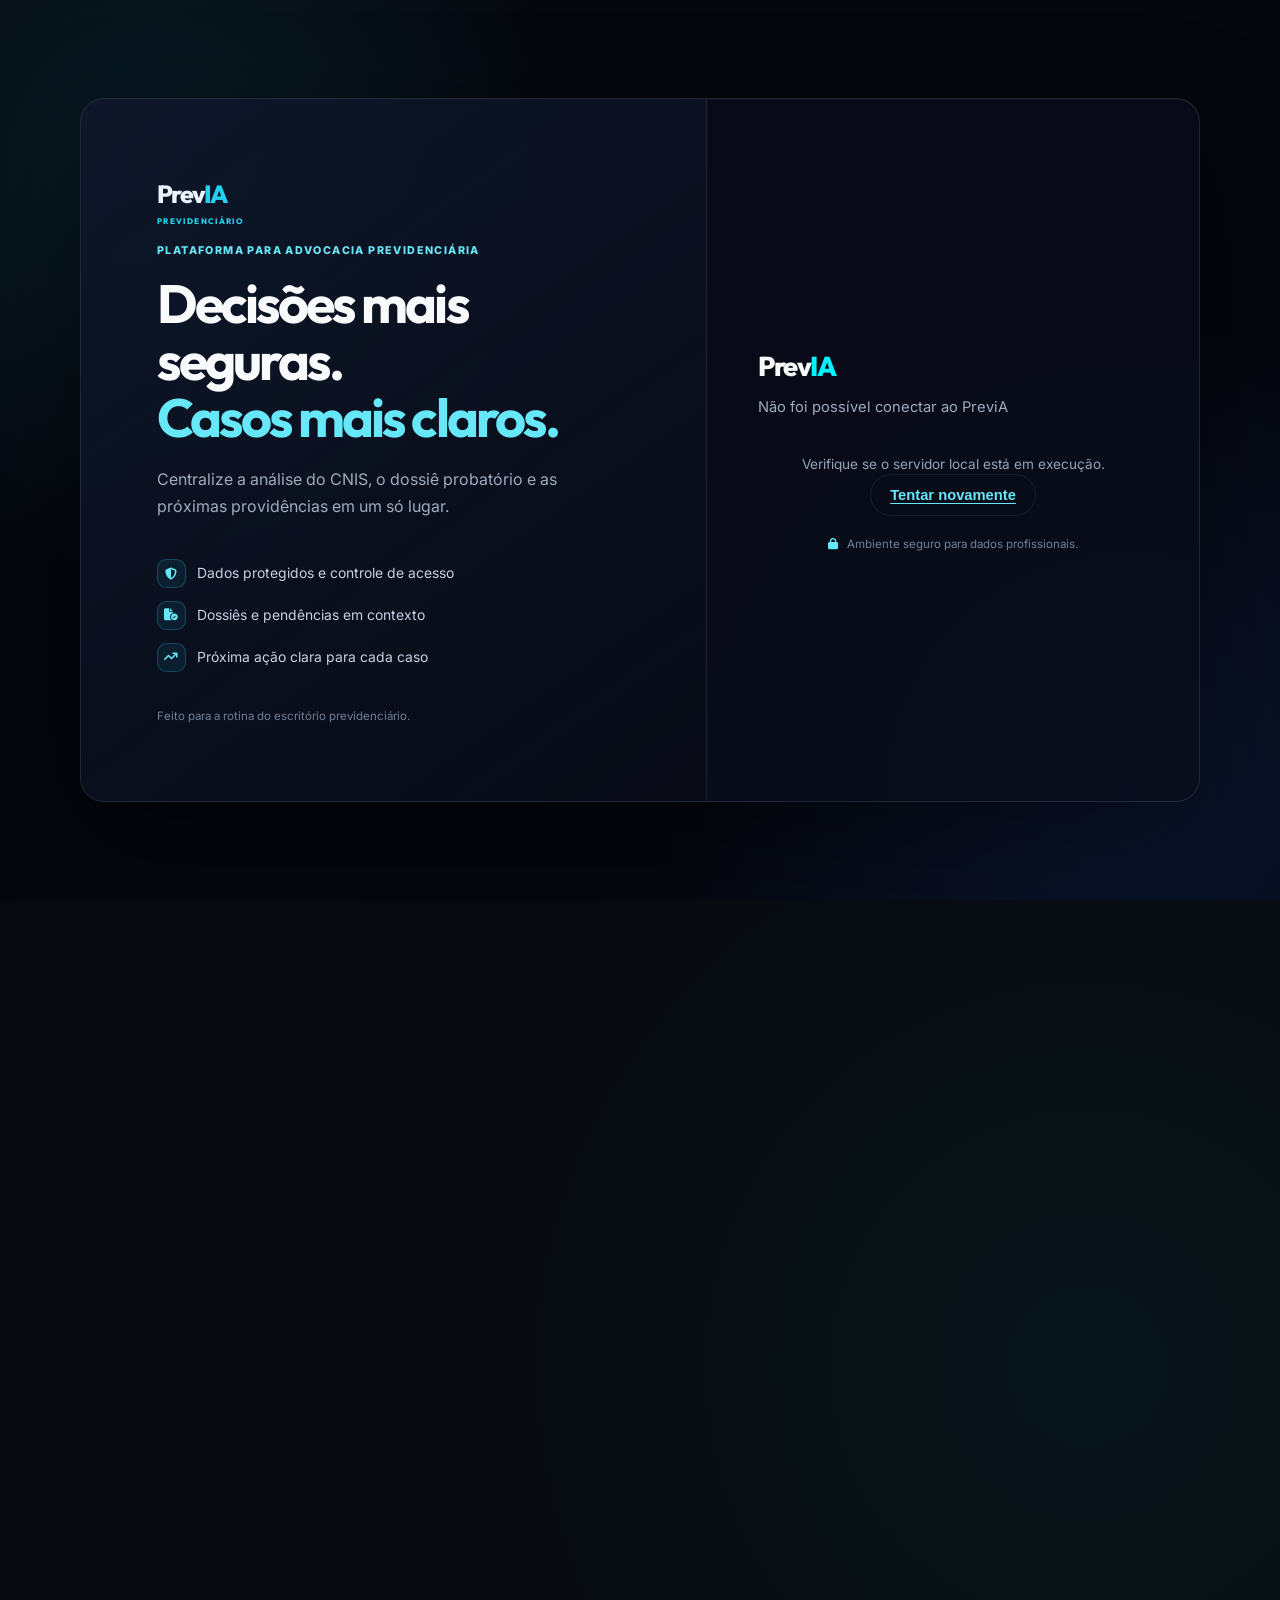
==== commit 4a2ba5a3: "fix: remover mocks e fallbacks operacionais P0.2" ====
--- a/index.html
+++ b/index.html
@@ -74,11 +74,11 @@
           </div>
           <div class="form-group">
             <label for="office-name">Nome do escritório</label>
-            <input type="text" id="office-name" placeholder="Ex: MADE Advocacia" value="MADE" required>
+            <input type="text" id="office-name" placeholder="Nome do escritório" required>
           </div>
           <div class="form-group">
             <label for="office-oab">Número da OAB</label>
-            <input type="text" id="office-oab" placeholder="Ex: 524387/SP" value="524387" required>
+            <input type="text" id="office-oab" placeholder="Número da OAB / UF" required>
           </div>
           <div class="form-actions">
             <button type="button" class="btn-secondary" data-action="onboarding-step" data-step="1">Voltar</button>
@@ -204,7 +204,7 @@
           <button class="btn-primary" style="background: var(--primary-blue);" data-action="print"><i class="fa-solid fa-print"></i> Imprimir Contrato</button>
         </div>
         <pre id="modal-contract-text" style="background: var(--bg-dark); padding: 1.2rem; border-radius: var(--radius-sm); border: 1px solid var(--glass-border); font-family: var(--font-code); font-size: 0.85rem; color: #fff; white-space: pre-wrap; max-height: 300px; overflow-y: auto;"></pre>
-        <div class="form-group" style="margin-top:1rem;"><label for="modal-signature-email">E-mail do contratante para assinatura</label><input id="modal-signature-email" type="email" placeholder="cliente@exemplo.com"></div>
+        <div class="form-group" style="margin-top:1rem;"><label for="modal-signature-email">E-mail do contratante para assinatura</label><input id="modal-signature-email" type="email" placeholder="nome@dominio.com.br"></div>
         <p id="modal-signature-feedback" class="triage-error" role="alert"></p>
         <button class="btn-primary" data-action="send-signature"><i class="fa-solid fa-paper-plane"></i> Enviar para assinatura</button>
       </div>
@@ -286,7 +286,7 @@
         <div class="user-avatar" id="user-avatar-initials">MADE</div>
         <div class="user-info">
           <h4 id="user-display-name">Escritório MADE</h4>
-          <p id="user-display-oab">OAB: 524387</p>
+          <p id="user-display-oab">OAB não informada</p>
         </div>
       </div>
     </aside>
@@ -404,21 +404,42 @@
       <section id="view-financeiro" class="tab-view" style="display: none;">
         <div class="finance-shell">
           <header class="finance-header">
-            <div class="finance-heading"><div class="finance-mark"><i class="fa-solid fa-scale-balanced"></i></div><div><span class="finance-overline">SOFI.IA PREVI · GESTÃO</span><h1>Painel financeiro</h1><p id="finance-caption">Visão consolidada do escritório · dados demonstrativos</p></div></div>
-            <span class="finance-status"><i class="fa-solid fa-circle"></i> 12 meses fechados</span>
+            <div class="finance-heading"><div class="finance-mark"><i class="fa-solid fa-scale-balanced"></i></div><div><span class="finance-overline">SOFI.IA PREVI · GESTÃO</span><h1>Painel financeiro</h1><p id="finance-caption">Integração financeira ainda não configurada</p></div></div>
+            <span class="finance-status"><i class="fa-solid fa-circle"></i> Dados não integrados</span>
           </header>
           <div class="finance-tabs" role="tablist" aria-label="Visões financeiras">
             <button class="active" type="button" data-finance-tab="geral">Visão geral</button><button type="button" data-finance-tab="receita">Receita</button><button type="button" data-finance-tab="inadimplencia">Inadimplência</button><button type="button" data-finance-tab="carteira">Carteira</button><button type="button" data-finance-tab="custos">Áreas e custos</button><button type="button" data-finance-tab="equipe">Equipe</button>
           </div>
           <div class="finance-title"><span id="finance-kicker">VISÃO GERAL</span><h2 id="finance-title">O escritório em números</h2><p id="finance-description">Receita, carteira, margem e recebimentos em uma leitura operacional.</p></div>
           <div class="finance-kpis">
-            <article class="finance-kpi cyan"><span>CARTEIRA CONTRATADA</span><strong id="finance-kpi-1">R$ 4.122.000</strong><small id="finance-kpi-1-note">473 contratos ativos</small></article>
-            <article class="finance-kpi teal"><span>RECEITA REALIZADA</span><strong id="finance-kpi-2">R$ 2.213.580</strong><small id="finance-kpi-2-note">↗ 31,4% nos últimos 12 meses</small></article>
-            <article class="finance-kpi violet"><span>LUCRO OPERACIONAL</span><strong id="finance-kpi-3">R$ 817.810</strong><small id="finance-kpi-3-note">margem de 36,9%</small></article>
-            <article class="finance-kpi pink"><span>INADIMPLÊNCIA</span><strong id="finance-kpi-4">R$ 324.270</strong><small id="finance-kpi-4-note">12,3% · 68 clientes</small></article>
-          </div>
-          <article class="finance-panel finance-main-chart"><div class="finance-panel-title"><div><h3 id="finance-chart-title">Receita, custo e resultado</h3><p>Valores demonstrativos por mês</p></div><span>12 meses <i class="fa-solid fa-chevron-down"></i></span></div><div class="finance-legend"><b class="teal-dot">Receita realizada</b><b class="violet-dot">Custo operacional</b><b class="line-dot">Resultado operacional</b></div><svg class="finance-chart" viewBox="0 0 1100 260" preserveAspectRatio="none" aria-label="Gráfico financeiro demonstrativo"><g class="finance-grid"><path d="M0 35H1100M0 90H1100M0 145H1100M0 200H1100"/></g><g class="finance-bars teal-bars"><path d="M55 205V130H82V205M145 205V115H172V205M235 205V122H262V205M325 205V104H352V205M415 205V92H442V205M505 205V80H532V205M595 205V88H622V205M685 205V65H712V205M775 205V55H802V205M865 205V46H892V205M955 205V35H982V205"/></g><g class="finance-bars violet-bars"><path d="M84 205V160H111V205M174 205V145H201V205M264 205V148H291V205M354 205V135H381V205M444 205V123H471V205M534 205V115H561V205M624 205V120H651V205M714 205V105H741V205M804 205V98H831V205M894 205V92H921V205M984 205V85H1011V205"/></g><polyline class="finance-line" points="68,175 158,155 248,164 338,145 428,128 518,112 608,120 698,96 788,83 878,70 968,55"/><g class="finance-axis"><text x="55" y="240">Mai</text><text x="235" y="240">Jul</text><text x="415" y="240">Set</text><text x="595" y="240">Nov</text><text x="775" y="240">Jan</text><text x="955" y="240">Mar</text></g></svg></article>
-          <div class="finance-bottom"><article class="finance-panel"><div class="finance-panel-title"><div><h3>Curva de faturamento</h3><p>Receita realizada mês a mês</p></div></div><svg class="finance-mini-chart" viewBox="0 0 540 190" preserveAspectRatio="none"><path class="finance-area" d="M0 166 L60 155 L120 140 L180 100 L240 115 L300 98 L360 73 L420 55 L480 40 L540 24 V190 H0Z"/><polyline class="finance-line" points="0,166 60,155 120,140 180,100 240,115 300,98 360,73 420,55 480,40 540,24"/></svg></article><article class="finance-panel finance-composition"><div class="finance-panel-title"><div><h3>Composição da receita por benefício</h3><p>Últimos 12 meses · 4 principais benefícios</p></div></div><div class="finance-donut"></div><ul><li><i class="teal-dot"></i>Aposentadoria <b>46,8%</b></li><li><i class="violet-dot"></i>BPC/LOAS <b>26,1%</b></li><li><i class="blue-dot"></i>Auxílio por incapacidade <b>15,2%</b></li><li><i class="gold-dot"></i>Auxílio-Acidente <b>11,9%</b></li></ul></article></div>
+            <article class="finance-kpi cyan"><span>CARTEIRA CONTRATADA</span><strong id="finance-kpi-1">—</strong><small id="finance-kpi-1-note">Dados não integrados</small></article>
+            <article class="finance-kpi teal"><span>RECEITA REALIZADA</span><strong id="finance-kpi-2">—</strong><small id="finance-kpi-2-note">Dados não integrados</small></article>
+            <article class="finance-kpi violet"><span>LUCRO OPERACIONAL</span><strong id="finance-kpi-3">—</strong><small id="finance-kpi-3-note">Dados não integrados</small></article>
+            <article class="finance-kpi pink"><span>INADIMPLÊNCIA</span><strong id="finance-kpi-4">—</strong><small id="finance-kpi-4-note">Dados não integrados</small></article>
+          </div>
+          <article class="finance-panel finance-main-chart">
+  <div class="finance-panel-title">
+    <div>
+      <h3 id="finance-chart-title">Dados financeiros</h3>
+      <p>Gráfico indisponível até que uma fonte financeira real seja integrada.</p>
+    </div>
+  </div>
+</article>
+          <div class="finance-bottom"><article class="finance-panel">
+  <div class="finance-panel-title">
+    <div>
+      <h3>Curva de faturamento</h3>
+      <p>Dados não integrados.</p>
+    </div>
+  </div>
+</article><article class="finance-panel finance-composition">
+  <div class="finance-panel-title">
+    <div>
+      <h3>Composição da receita por benefício</h3>
+      <p>Dados não integrados.</p>
+    </div>
+  </div>
+</article></div>
         </div>
       </section>
 
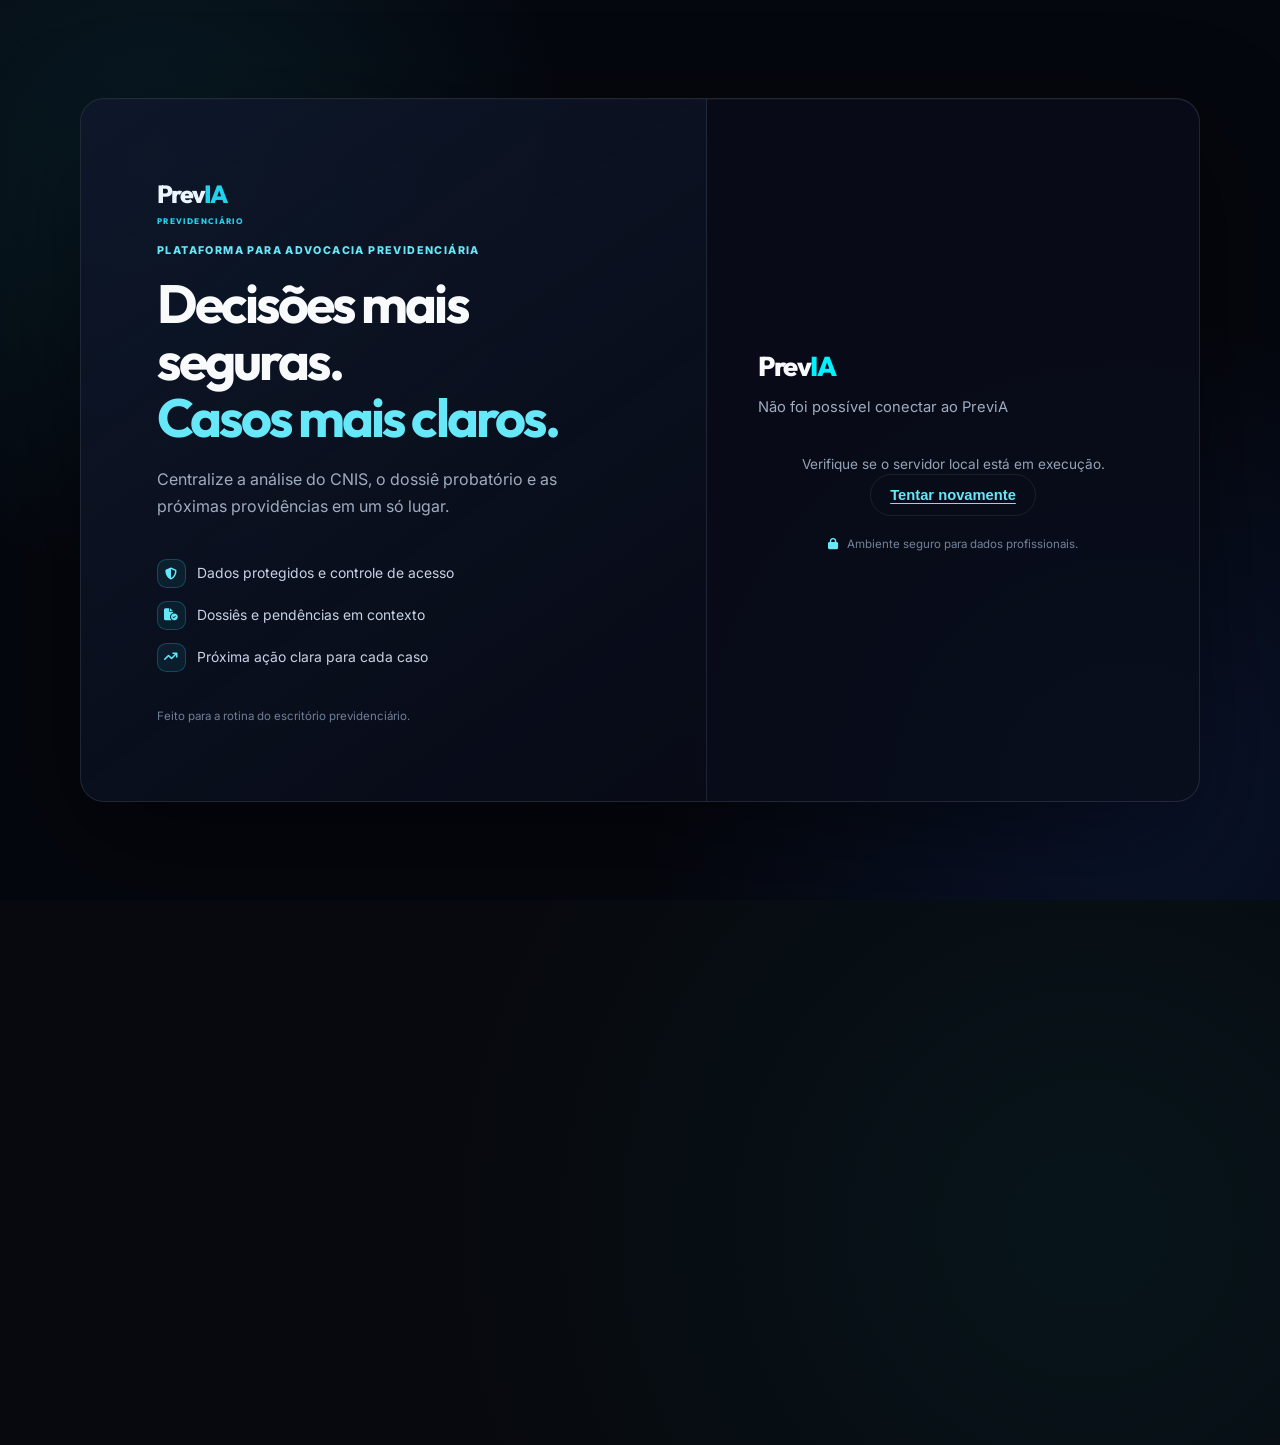
==== commit 8ced65e0: "refactor: limpar status simulados preservando identidade visual A0.4" ====
--- a/index.html
+++ b/index.html
@@ -9,12 +9,12 @@
   <link rel="stylesheet" href="https://cdnjs.cloudflare.com/ajax/libs/font-awesome/6.5.1/css/all.min.css">
   
   <!-- CSS Principal -->
-  <link rel="stylesheet" href="styles.css?v=control-icons-20260903">
+  <!-- Atualize este token em todos os assets locais a cada release frontend. -->
+  <link rel="stylesheet" href="styles.css?v=a0.4-20260907">
 </head>
 <body>
 
-  <!-- Canvas Fundo de Matriz Neural -->
-  <canvas id="bg-canvas"></canvas>
+  <canvas id="bg-canvas" aria-hidden="true"></canvas>
 
   <!-- OVERLAY DE LOGIN / ONBOARDING PREVIA (Matching TELA DE LOGIN.png) -->
   <div id="login-overlay" class="login-overlay">
@@ -183,19 +183,34 @@
       </div>
 
       <div id="modaltab-docs" class="modal-panel" style="display: none;">
-        <div style="display: flex; align-items: center; justify-content: space-between; margin-bottom: 1rem;">
-          <h4 style="font-family: var(--font-heading);"><i class="fa-solid fa-folder-tree" style="color: var(--accent-emerald);"></i> Checklist do Benefício</h4>
-          <div style="display: flex; align-items: center; gap: 0.65rem;">
-            <button type="button" id="modal-client-portal-button" class="btn-secondary" style="padding: 0.5rem 0.7rem; font-size: 0.76rem;"><i class="fa-solid fa-link"></i> Acesso do cliente</button>
-            <button type="button" id="modal-retirement-dossier-button" class="btn-primary" style="padding: 0.5rem 0.7rem; font-size: 0.76rem;"><i class="fa-solid fa-scale-balanced"></i> Dossiê probatório</button>
-            <button type="button" id="modal-docs-audit-button" class="btn-secondary" style="padding: 0.5rem 0.7rem; font-size: 0.76rem;"><i class="fa-solid fa-code-compare"></i> Auditar CNIS × CTPS</button>
-            <span style="font-size: 0.85rem; color: var(--text-muted);" id="modal-docs-progress">0 de 0 Concluídos</span>
-          </div>
-        </div>
-        <div id="modal-retirement-dossier-result" class="doc-audit-result" hidden></div>
-        <div id="modal-docs-audit-result" class="doc-audit-result" hidden></div>
-        <div id="modal-evidence-matrix" class="doc-audit-result evidence-matrix" hidden></div>
-        <div id="modal-docs-list" style="display: flex; flex-direction: column; gap: 0.8rem; max-height: 320px; overflow-y: auto;"></div>
+        <section class="docs-operational-summary" aria-labelledby="modal-docs-title">
+          <div>
+            <span class="docs-eyebrow">DOCUMENTOS DO CASO</span>
+            <h4 id="modal-docs-title"><i class="fa-solid fa-folder-tree" aria-hidden="true"></i> Documentos</h4>
+            <p id="modal-docs-progress" class="docs-summary-copy">0 documentos cadastrados</p>
+          </div>
+          <div class="docs-summary-counts" aria-label="Resumo dos documentos">
+            <span id="modal-docs-pending-count" class="docs-count docs-count-pending">0 pendentes</span>
+            <span id="modal-docs-received-count" class="docs-count docs-count-received">0 recebidos</span>
+          </div>
+        </section>
+
+        <div id="modal-docs-list" class="docs-checklist" aria-live="polite"></div>
+
+        <details class="docs-analysis-tools">
+          <summary>Ferramentas de análise <span>Auditoria, evidências e dossiê</span></summary>
+          <div class="docs-analysis-tools-content">
+            <div class="docs-analysis-actions">
+              <button type="button" id="modal-docs-audit-button" class="btn-secondary"><i class="fa-solid fa-code-compare"></i> Auditar CNIS × CTPS</button>
+              <button type="button" id="modal-retirement-dossier-button" class="btn-secondary"><i class="fa-solid fa-scale-balanced"></i> Dossiê probatório</button>
+              <button type="button" id="modal-client-portal-button" class="btn-secondary"><i class="fa-solid fa-link"></i> Acesso do cliente</button>
+            </div>
+            <p id="modal-docs-audit-help" class="docs-tool-help" role="status" hidden>Disponível após a leitura técnica de CNIS e CTPS.</p>
+            <div id="modal-docs-audit-result" class="doc-audit-result" hidden></div>
+            <div id="modal-evidence-matrix" class="doc-audit-result evidence-matrix" hidden></div>
+            <div id="modal-retirement-dossier-result" class="doc-audit-result" hidden></div>
+          </div>
+        </details>
       </div>
 
       <div id="modaltab-contract" class="modal-panel" style="display: none;">
@@ -228,21 +243,11 @@
       </div>
 
       <div class="topbar-right">
-        <div class="status-badge">
-          <div class="status-dot"></div>
-          <span>Robô PrevIA Online</span>
-        </div>
-
         <button class="icon-btn" id="btn-audio-toggle" type="button" title="Ativar efeitos sonoros" aria-pressed="false">
           <svg id="audio-toggle-icon" class="control-svg" viewBox="0 0 24 24" aria-hidden="true"><path d="M11 5 6 9H3v6h3l5 4V5Z"/><path d="m16 9 5 6m0-6-5 6"/></svg>
         </button>
-
         <button class="icon-btn" type="button" id="btn-logout" title="Encerrar sessão">
           <svg class="control-svg" viewBox="0 0 24 24" aria-hidden="true"><path d="M10 5H5v14h5"/><path d="M14 8l4 4-4 4M18 12H9"/></svg>
-        </button>
-
-        <button class="icon-btn" type="button" id="btn-notifications" aria-controls="notifications-popover" aria-expanded="false" title="Notificações e alertas">
-          <svg class="control-svg" viewBox="0 0 24 24" aria-hidden="true"><path d="M18 10a6 6 0 0 0-12 0c0 7-3 7-3 9h18c0-2-3-2-3-9M10 22h4"/></svg>
         </button>
       </div>
     </header>
@@ -283,9 +288,9 @@
       </ul>
 
       <div class="sidebar-footer">
-        <div class="user-avatar" id="user-avatar-initials">MADE</div>
+        <div class="user-avatar" id="user-avatar-initials">—</div>
         <div class="user-info">
-          <h4 id="user-display-name">Escritório MADE</h4>
+          <h4 id="user-display-name">Escritório</h4>
           <p id="user-display-oab">OAB não informada</p>
         </div>
       </div>
@@ -309,17 +314,9 @@
           <span id="dashboard-filter-summary"></span>
         </div>
 
-        <section class="status-center" aria-labelledby="status-center-title">
-          <div class="status-center-heading"><span class="eyebrow">STATUS CENTER</span><h3 id="status-center-title">O que está funcionando agora</h3><p>Visibilidade da operação local. Integrações externas só aparecem quando estiverem configuradas.</p></div>
-          <div class="status-center-items">
-            <article class="status-item"><span class="status-dot status-dot--ok" id="status-network-dot"></span><div><strong id="status-network">Conexão local disponível</strong><small>Comunicação com o PrevIA neste navegador.</small></div></article>
-            <article class="status-item"><span class="status-dot status-dot--ok"></span><div><strong>Leitura documental local disponível</strong><small>PDFs e imagens são analisados no ambiente local.</small></div></article>
-            <article class="status-item"><span class="status-dot status-dot--idle"></span><div><strong>Integrações externas não configuradas</strong><small>Não há consulta automática ao Gov.br ou INSS nesta instalação.</small></div></article>
-          </div>
-        </section>
         <section class="first-value-guide" id="first-value-guide" aria-labelledby="first-value-title">
           <div><span class="eyebrow">COMECE POR AQUI</span><h3 id="first-value-title">Veja valor no primeiro caso</h3><p>Três passos curtos, sem acesso ao Gov.br e sem configurar integrações.</p></div>
-          <ol class="first-value-steps"><li><span>1</span><div><strong>Qualifique um caso</strong><small>Registre o cliente e o benefício de interesse.</small></div><button type="button" data-action="quickstart-case">Começar</button></li><li><span>2</span><div><strong>Envie um CNIS</strong><small>A leitura ocorre localmente.</small></div><button type="button" data-action="quickstart-document">Analisar</button></li><li><span>3</span><div><strong>Revise os sinais</strong><small>Confirme vínculos e pendências.</small></div><button type="button" data-action="quickstart-review">Ver relatório</button></li></ol>
+          <ol class="first-value-steps"><li><span>1</span><div><strong>Qualifique um caso</strong><small>Registre o cliente e o benefício de interesse.</small></div><button type="button" data-action="quickstart-case">Começar</button></li><li><span>2</span><div><strong>Envie um CNIS</strong><small>Envie o documento para análise.</small></div><button type="button" data-action="quickstart-document">Analisar</button></li><li><span>3</span><div><strong>Revise os sinais</strong><small>Confirme vínculos e pendências.</small></div><button type="button" data-action="quickstart-review">Ver relatório</button></li></ol>
         </section>
 
         <section class="glass-panel smart-pending-panel" style="margin-bottom:1.25rem;">
@@ -339,18 +336,18 @@
             </div>
             <div class="metric-value" id="stat-total">0</div>
             <div class="metric-footer">
-              <span class="trend-up"><i class="fa-solid fa-arrow-trend-up"></i> +18%</span> este mês
+              <span>Casos cadastrados na base.</span>
             </div>
           </div>
 
           <div class="glass-panel metric-card">
             <div class="metric-header">
-              <span>HONORÁRIOS ESTIMADOS</span>
-              <div class="metric-icon" style="color: var(--accent-emerald); background: rgba(16, 185, 129, 0.1);"><i class="fa-solid fa-sack-dollar"></i></div>
-            </div>
-            <div class="metric-value" style="color: var(--accent-emerald);" id="stat-value">R$ 0,00</div>
+              <span>CASOS EM ANDAMENTO</span>
+              <div class="metric-icon"><i class="fa-solid fa-briefcase"></i></div>
+            </div>
+            <div class="metric-value" id="stat-value">0</div>
             <div class="metric-footer">
-              <span>Estimativa dos casos qualificados</span>
+              <span>Exclui casos concluídos e perdidos.</span>
             </div>
           </div>
 
@@ -376,7 +373,7 @@
         <div class="dashboard-grid">
           <div class="glass-panel chart-panel">
             <div class="chart-header">
-              <h3 style="font-family: var(--font-heading); font-size: 1.1rem;"><i class="fa-solid fa-chart-line"></i> Desempenho por Benefício</h3>
+              <h3 style="font-family: var(--font-heading); font-size: 1.1rem;"><i class="fa-solid fa-chart-bar"></i> Casos por etapa</h3>
             </div>
             <div class="chart-container">
               <canvas id="metrics-chart"></canvas>
@@ -390,11 +387,11 @@
             <div style="display: flex; flex-direction: column; gap: 1.2rem; margin-top: 1rem;">
               <div style="background: rgba(255,255,255,0.03); padding: 1rem; border-radius: var(--radius-sm); border: 1px solid var(--glass-border);">
                 <span style="font-size: 0.8rem; color: var(--text-muted);">CHECAGEM DE CONFLITO</span>
-                <h4 style="color: var(--accent-emerald); font-size: 1.1rem; margin-top: 0.2rem;" id="lgpd-conflict-stat">100% Conforme</h4>
+                <h4 style="color: var(--text-muted); font-size: 1.1rem; margin-top: 0.2rem;" id="lgpd-conflict-stat">Aguardando consulta</h4>
               </div>
               <div style="background: rgba(255,255,255,0.03); padding: 1rem; border-radius: var(--radius-sm); border: 1px solid var(--glass-border);">
                 <span style="font-size: 0.8rem; color: var(--text-muted);">BASE LEGAL PREDOMINANTE</span>
-                <h4 style="color: var(--primary); font-size: 1.0rem; margin-top: 0.2rem;">Execução de Contrato / Tutela de Saúde</h4>
+                <h4 style="color: var(--text-muted); font-size: 1.0rem; margin-top: 0.2rem;">Aguardando dados do caso</h4>
               </div>
             </div>
           </div>
@@ -622,7 +619,7 @@
         <div class="section-header">
           <div>
             <h1 class="section-title">Inteligência <span>Documental & OCR</span></h1>
-            <p style="color: var(--text-muted);">Leitura neural e análise previdenciária de alta precisão para CNIS, CTPS, Carta de Concessão e Laudos Médicos.</p>
+            <p style="color: var(--text-muted);">Leitura e análise documental para CNIS, CTPS, Carta de Concessão e Laudos Médicos.</p>
           </div>
         </div>
 
@@ -637,7 +634,7 @@
               <input type="file" id="ocr-file-input" accept=".pdf,.png,.jpg,.jpeg,.tif,.tiff,.bmp,.webp" style="display: none;">
               <i class="fa-solid fa-file-pdf" style="font-size: 2.5rem;"></i>
               <h4 id="ocr-dropzone-title" style="font-size: 0.95rem; margin-top: 0.5rem;">Arraste o documento aqui ou clique para selecionar</h4>
-              <p style="color: var(--text-muted); font-size: 0.78rem; margin-top: 0.4rem;" id="ocr-dropzone-sub">Suporta PDF nativo, PNG ou JPG (Processamento 100% Local)</p>
+              <p style="color: var(--text-muted); font-size: 0.78rem; margin-top: 0.4rem;" id="ocr-dropzone-sub">Formatos aceitos: PDF, PNG ou JPG.</p>
               <button type="button" class="btn-primary" style="margin-top: 1rem; font-size: 0.8rem; padding: 0.5rem 1rem; width: 100%; justify-content: center;" data-action="choose-ocr-file">
                 <i class="fa-solid fa-folder-open"></i> Selecionar do Computador
               </button>
@@ -654,18 +651,6 @@
               </span>
             </div>
 
-            <!-- AUDITORIA DO DOCUMENTO -->
-            <div id="ocr-doc-meta" style="margin-top: 1.2rem; padding: 1rem; background: rgba(255,255,255,0.02); border-radius: var(--radius-sm); border: 1px solid var(--glass-border); display: none;">
-              <div style="font-size: 0.75rem; color: var(--text-muted); text-transform: uppercase; font-weight: 700; letter-spacing: 0.5px;">Auditoria de Leitura Neural</div>
-              <div style="display: flex; align-items: center; justify-content: space-between; margin-top: 0.5rem;">
-                <span style="font-size: 0.85rem;">Confiança OCR:</span>
-                <span style="font-weight: 700; color: var(--accent-emerald);" id="ocr-confidence-val">98.7%</span>
-              </div>
-              <div style="display: flex; align-items: center; justify-content: space-between; margin-top: 0.3rem;">
-                <span style="font-size: 0.85rem;">Motor Neural:</span>
-                <span style="font-size: 0.8rem; color: var(--primary);" id="ocr-engine-val">RapidOCR ONNX</span>
-              </div>
-            </div>
           </div>
 
           <!-- COLUNA DIREITA: PAINEL EXECUTIVO GRAFICO DO CNIS -->
@@ -829,18 +814,6 @@
     </main>
   </div>
 
-  <div id="notifications-popover" popover="auto" hidden>
-    <h3 style="font-family: var(--font-heading); font-size: 1rem; margin-bottom: 0.8rem;"><i class="fa-solid fa-bell" style="color: var(--primary);"></i> Central de Notificações</h3>
-    <div style="display: flex; flex-direction: column; gap: 0.8rem; font-size: 0.85rem;">
-      <div style="padding: 0.6rem; background: rgba(255,255,255,0.03); border-radius: var(--radius-sm);">
-        <strong style="color: var(--accent-emerald);">Sistema PrevIA Inicializado:</strong> Robô operando sem alertas.
-      </div>
-      <div style="padding: 0.6rem; background: rgba(255,255,255,0.03); border-radius: var(--radius-sm);">
-        <strong style="color: var(--primary);">Inteligência OCR:</strong> ONNX Engine carregado com sucesso.
-      </div>
-    </div>
-  </div>
-
-  <script src="app.js?v=control-icons-20260903"></script>
+  <script src="app.js?v=a0.4-20260907"></script>
 </body>
 </html>
--- a/styles.css
+++ b/styles.css
@@ -1,4 +1,9 @@
 @import url('https://fonts.googleapis.com/css2?family=Inter:wght@300;400;500;600;700&family=Outfit:wght@400;500;600;700;800&family=JetBrains+Mono:wght@400;500;600&display=swap');
+
+/* Keep semantic hidden state authoritative when component rules set a layout. */
+[hidden] {
+  display: none !important;
+}
 
 :root {
   --bg-dark: #07090e;
@@ -166,16 +171,52 @@
   color: var(--primary);
 }
 
-/* Document Item Card */
+/* Checklist documental: a ação vem antes da análise secundária. */
+.docs-operational-summary {
+  display: flex;
+  align-items: flex-start;
+  justify-content: space-between;
+  gap: 1rem;
+  margin-bottom: .9rem;
+  padding: .9rem 1rem;
+  border: 1px solid var(--glass-border);
+  border-radius: var(--radius-sm);
+  background: rgba(255, 255, 255, .025);
+}
+.docs-eyebrow { display: block; color: var(--text-muted); font-size: .68rem; font-weight: 800; letter-spacing: .09em; }
+.docs-operational-summary h4 { margin: .25rem 0; font-family: var(--font-heading); }
+.docs-operational-summary h4 i { color: var(--accent-emerald); margin-right: .35rem; }
+.docs-summary-copy { margin: 0; color: var(--text-muted); font-size: .78rem; }
+.docs-summary-counts { display: flex; flex-wrap: wrap; justify-content: flex-end; gap: .45rem; }
+.docs-count { border-radius: var(--radius-full); padding: .35rem .55rem; font-size: .72rem; font-weight: 700; white-space: nowrap; }
+.docs-count-pending { background: rgba(245, 158, 11, .14); color: var(--accent-gold); }
+.docs-count-received { background: rgba(16, 185, 129, .14); color: var(--accent-emerald); }
+.docs-checklist { display: flex; flex-direction: column; gap: .7rem; max-height: 420px; overflow-y: auto; padding-right: .15rem; }
 .doc-item-card {
-  padding: 1rem;
+  padding: .9rem 1rem;
   background: rgba(255, 255, 255, 0.03);
   border: 1px solid var(--glass-border);
   border-radius: var(--radius-sm);
-  display: flex;
-  align-items: center;
-  justify-content: space-between;
-}
+  display: grid;
+  grid-template-columns: minmax(0, 1fr) auto;
+  gap: .85rem;
+  align-items: center;
+}
+.doc-item-card h5 { margin: 0; font-size: .9rem; }
+.doc-purpose { display: block; margin-top: .28rem; color: var(--text-muted); font-size: .75rem; line-height: 1.4; }
+.doc-meta { display: flex; flex-wrap: wrap; align-items: center; gap: .45rem; margin-top: .45rem; }
+.doc-version-count { color: var(--text-muted); font-size: .72rem; }
+.doc-actions { display: flex; flex-wrap: wrap; justify-content: flex-end; gap: .45rem; }
+.doc-actions .btn-primary, .doc-actions .btn-secondary { min-height: 2.1rem; padding: .42rem .65rem; border-radius: .55rem; font-size: .74rem; }
+.doc-actions .btn-primary { box-shadow: none; }
+.docs-analysis-tools { margin-top: 1rem; border: 1px solid var(--glass-border); border-radius: var(--radius-sm); background: rgba(255, 255, 255, .015); }
+.docs-analysis-tools > summary { display: flex; align-items: center; justify-content: space-between; gap: .75rem; padding: .8rem .95rem; color: var(--text-main); cursor: pointer; font-size: .82rem; font-weight: 700; }
+.docs-analysis-tools > summary span { color: var(--text-muted); font-size: .72rem; font-weight: 500; }
+.docs-analysis-tools-content { display: grid; gap: .75rem; padding: 0 .95rem .95rem; border-top: 1px solid var(--glass-border); }
+.docs-analysis-actions { display: flex; flex-wrap: wrap; gap: .5rem; padding-top: .75rem; }
+.docs-analysis-actions .btn-secondary { padding: .45rem .65rem; font-size: .74rem; }
+.docs-tool-help { margin: 0; color: var(--text-muted); font-size: .75rem; }
+.docs-analysis-actions button:disabled { cursor: not-allowed; opacity: .58; }
 
 .doc-status-badge {
   padding: 0.2rem 0.6rem;
@@ -211,6 +252,11 @@
 .doc-status-recebido { background: rgba(0, 242, 254, 0.15); color: var(--primary); }
 .doc-status-aprovado { background: rgba(16, 185, 129, 0.15); color: var(--accent-emerald); }
 .doc-status-rejeitado { background: rgba(244, 63, 94, 0.15); color: var(--accent-rose); }
+@media (max-width: 680px) {
+  .docs-operational-summary, .doc-item-card { grid-template-columns: 1fr; display: grid; }
+  .docs-summary-counts, .doc-actions { justify-content: flex-start; }
+  .docs-analysis-tools > summary { align-items: flex-start; flex-direction: column; }
+}
 
 /* --- KANBAN BOARD INTELIGENTE & RESPONSIVO --- */
 .kanban-filter-bar {
@@ -606,8 +652,6 @@
 .metric-action-value { align-items:baseline; display:flex; gap:.65rem; margin-top:.4rem; }.metric-action-value > span { font-family:var(--font-heading); font-size:2.1rem; font-weight:800; line-height:1; }.metric-card--documents .metric-action-value > span { color:#fda4af; }.metric-card--automation .metric-action-value > span { color:#fde68a; }.metric-action-value small { color:#d3dbe8; font-size:.75rem; }
 .metric-card--action .metric-footer { margin-top:.7rem; }.metric-card--action .metric-footer span { color:#aebbd0; font-size:.74rem; }
 
-.status-center { align-items:center; background:linear-gradient(100deg,rgba(10,28,42,.74),rgba(14,22,35,.9)); border:1px solid rgba(34,211,238,.18); border-radius:14px; display:grid; gap:1.2rem; grid-template-columns:260px 1fr; margin:0 0 1.25rem; padding:1rem 1.1rem; }.status-center .eyebrow { color:var(--primary); font-size:.67rem; font-weight:800; letter-spacing:.09em; }.status-center h3 { font-family:var(--font-heading); font-size:1.05rem; margin:.15rem 0; }.status-center-heading p { color:var(--text-muted); font-size:.76rem; margin:0; }.status-center-items { display:grid; gap:.65rem; grid-template-columns:repeat(3,1fr); }.status-item { align-items:flex-start; border-left:1px solid rgba(148,163,184,.2); display:flex; gap:.55rem; min-width:0; padding-left:.75rem; }.status-item strong { color:#e6eef9; display:block; font-size:.78rem; }.status-item small { color:var(--text-muted); display:block; font-size:.7rem; line-height:1.35; margin-top:.15rem; }.status-dot { border-radius:50%; flex:0 0 auto; height:8px; margin-top:.28rem; width:8px; }.status-dot--ok { background:#34d399; box-shadow:0 0 0 4px rgba(52,211,153,.1); }.status-dot--idle { background:#94a3b8; }.status-dot--alert { background:#fb7185; box-shadow:0 0 0 4px rgba(251,113,133,.12); }
-@media (max-width:900px) { .status-center { grid-template-columns:1fr; }.status-center-items { grid-template-columns:1fr; }.status-item { border-left:0; border-top:1px solid rgba(148,163,184,.16); padding:.55rem 0 0; } }
 .cnis-segurado-card {
   background: linear-gradient(135deg, rgba(14, 19, 31, 0.95) 0%, rgba(22, 33, 56, 0.9) 100%);
   border: 1px solid var(--glass-border-glow);
@@ -996,33 +1040,6 @@
   gap: 1.2rem;
 }
 
-.status-badge {
-  display: flex;
-  align-items: center;
-  gap: 0.5rem;
-  padding: 0.4rem 0.9rem;
-  border-radius: var(--radius-full);
-  background: rgba(16, 185, 129, 0.1);
-  border: 1px solid rgba(16, 185, 129, 0.3);
-  color: var(--accent-emerald);
-  font-size: 0.82rem;
-  font-weight: 600;
-}
-
-.status-dot {
-  width: 8px;
-  height: 8px;
-  border-radius: 50%;
-  background: var(--accent-emerald);
-  box-shadow: 0 0 8px var(--accent-emerald);
-  animation: pulse 2s infinite;
-}
-
-@keyframes pulse {
-  0%, 100% { opacity: 1; transform: scale(1); }
-  50% { opacity: 0.5; transform: scale(1.2); }
-}
-
 .icon-btn {
   background: rgba(255, 255, 255, 0.05);
   border: 1px solid var(--glass-border);
@@ -1500,10 +1517,6 @@
     gap: 0.55rem;
   }
 
-  .status-badge span {
-    display: none;
-  }
-
   .sidebar {
     min-width: 64px;
   }
@@ -1593,8 +1606,6 @@
 
 /* Painel financeiro demonstrativo: prévia visual isolada da operação. */
 .finance-shell { max-width: 1440px; margin: 0 auto; color: #e8edf8; }
-#notifications-popover { position: fixed; top: 4.75rem; right: 1rem; z-index: 1000; width: min(360px, calc(100vw - 2rem)); padding: 1rem; color: #eaf2ff; background: #13213a; border: 1px solid rgba(70, 225, 216, .35); border-radius: 14px; box-shadow: 0 18px 46px rgba(0, 0, 0, .42); }
-#notifications-popover[hidden] { display: none; }
 .control-svg { width: 1.15rem; height: 1.15rem; fill: none; stroke: currentColor; stroke-width: 1.9; stroke-linecap: round; stroke-linejoin: round; vertical-align: middle; }
 .finance-header { display:flex; justify-content:space-between; align-items:center; gap:1rem; margin-bottom:1.25rem; }
 .finance-heading { display:flex; align-items:center; gap:1rem; }
@@ -1623,8 +1634,7 @@
     padding: clamp(1.5rem, 5vw, 4rem);
 }
 
-#login-overlay:not([style*="display: none"]) ~ .app-container,
-#login-overlay:not([style*="display: none"]) ~ #notifications-popover {
+#login-overlay:not([style*="display: none"]) ~ .app-container {
     visibility: hidden;
     pointer-events: none;
 }
